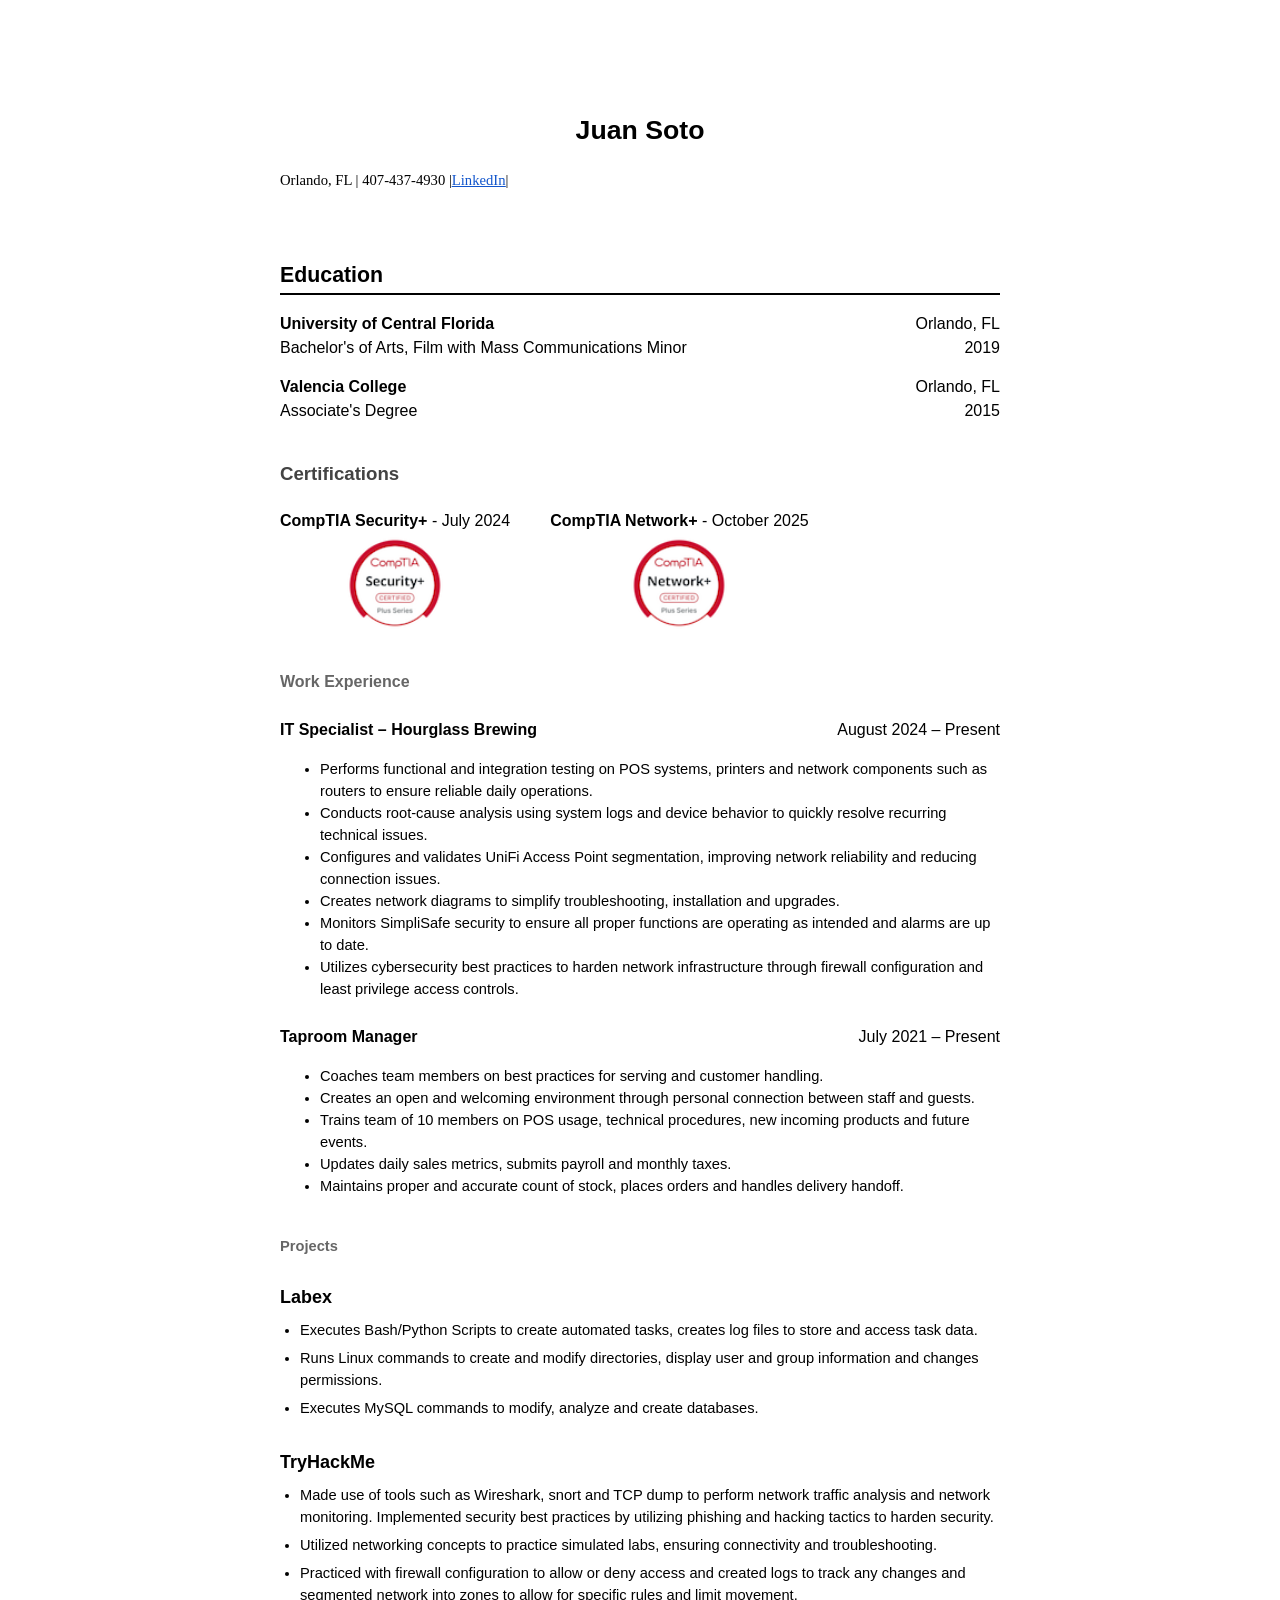
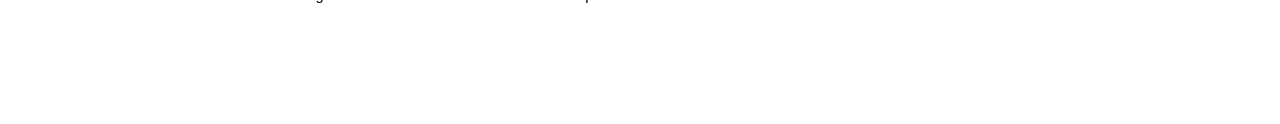
==== ResumeJuanSoto.html @ 38a5ce89 "Refactor TryHackMe section in resume HTML" ====
<html>

<head>
    <meta content="text/html; charset=UTF-8" http-equiv="content-type">
    <style type="text/css">
        ul.lst-kix_mibfbm5xgz5b-2 {
            list-style-type: none
        }

        ul.lst-kix_mibfbm5xgz5b-1 {
            list-style-type: none
        }

        ul.lst-kix_mibfbm5xgz5b-0 {
            list-style-type: none
        }

        .lst-kix_1jr0pljuqm55-1>li:before {
            content: "\0025cb   "
        }

        .lst-kix_1jr0pljuqm55-2>li:before {
            content: "\0025a0   "
        }

        ul.lst-kix_1jr0pljuqm55-7 {
            list-style-type: none
        }

        ul.lst-kix_1jr0pljuqm55-8 {
            list-style-type: none
        }

        ul.lst-kix_mibfbm5xgz5b-6 {
            list-style-type: none
        }

        ul.lst-kix_mibfbm5xgz5b-5 {
            list-style-type: none
        }

        ul.lst-kix_mibfbm5xgz5b-4 {
            list-style-type: none
        }

        ul.lst-kix_mibfbm5xgz5b-3 {
            list-style-type: none
        }

        .lst-kix_1jr0pljuqm55-0>li:before {
            content: "\0025cf   "
        }

        ul.lst-kix_mibfbm5xgz5b-8 {
            list-style-type: none
        }

        ul.lst-kix_mibfbm5xgz5b-7 {
            list-style-type: none
        }

        ul.lst-kix_1sw2zcs94ngd-8 {
            list-style-type: none
        }

        ul.lst-kix_1sw2zcs94ngd-6 {
            list-style-type: none
        }

        ul.lst-kix_1sw2zcs94ngd-7 {
            list-style-type: none
        }

        ul.lst-kix_1sw2zcs94ngd-0 {
            list-style-type: none
        }

        .lst-kix_1jr0pljuqm55-5>li:before {
            content: "\0025a0   "
        }

        ul.lst-kix_1sw2zcs94ngd-1 {
            list-style-type: none
        }

        .lst-kix_1sw2zcs94ngd-1>li:before {
            content: "\0025cb   "
        }

        ul.lst-kix_1sw2zcs94ngd-4 {
            list-style-type: none
        }

        .lst-kix_1jr0pljuqm55-3>li:before {
            content: "\0025cf   "
        }

        .lst-kix_1jr0pljuqm55-4>li:before {
            content: "\0025cb   "
        }

        ul.lst-kix_1sw2zcs94ngd-5 {
            list-style-type: none
        }

        ul.lst-kix_1sw2zcs94ngd-2 {
            list-style-type: none
        }

        .lst-kix_1sw2zcs94ngd-0>li:before {
            content: "\0025cf   "
        }

        ul.lst-kix_1sw2zcs94ngd-3 {
            list-style-type: none
        }

        .lst-kix_1jr0pljuqm55-6>li:before {
            content: "\0025cf   "
        }

        .lst-kix_1jr0pljuqm55-7>li:before {
            content: "\0025cb   "
        }

        .lst-kix_1jr0pljuqm55-8>li:before {
            content: "\0025a0   "
        }

        .lst-kix_mibfbm5xgz5b-2>li:before {
            content: "\0025a0   "
        }

        .lst-kix_vdgwirxh4ch1-4>li:before {
            content: "\0025cb   "
        }

        .lst-kix_vdgwirxh4ch1-5>li:before {
            content: "\0025a0   "
        }

        .lst-kix_mibfbm5xgz5b-1>li:before {
            content: "\0025cb   "
        }

        .lst-kix_mibfbm5xgz5b-3>li:before {
            content: "\0025cf   "
        }

        .lst-kix_mibfbm5xgz5b-0>li:before {
            content: "\0025cf   "
        }

        .lst-kix_mibfbm5xgz5b-4>li:before {
            content: "\0025cb   "
        }

        .lst-kix_mibfbm5xgz5b-6>li:before {
            content: "\0025cf   "
        }

        .lst-kix_vdgwirxh4ch1-0>li:before {
            content: "\0025cf   "
        }

        .lst-kix_vdgwirxh4ch1-8>li:before {
            content: "\0025a0   "
        }

        .lst-kix_mibfbm5xgz5b-5>li:before {
            content: "\0025a0   "
        }

        .lst-kix_mibfbm5xgz5b-7>li:before {
            content: "\0025cb   "
        }

        .lst-kix_1sw2zcs94ngd-7>li:before {
            content: "\0025cb   "
        }

        .lst-kix_vdgwirxh4ch1-6>li:before {
            content: "\0025cf   "
        }

        .lst-kix_vdgwirxh4ch1-7>li:before {
            content: "\0025cb   "
        }

        .lst-kix_1sw2zcs94ngd-8>li:before {
            content: "\0025a0   "
        }

        .lst-kix_1sw2zcs94ngd-3>li:before {
            content: "\0025cf   "
        }

        .lst-kix_1sw2zcs94ngd-5>li:before {
            content: "\0025a0   "
        }

        .lst-kix_mibfbm5xgz5b-8>li:before {
            content: "\0025a0   "
        }

        .lst-kix_1sw2zcs94ngd-2>li:before {
            content: "\0025a0   "
        }

        .lst-kix_1sw2zcs94ngd-6>li:before {
            content: "\0025cf   "
        }

        .lst-kix_1sw2zcs94ngd-4>li:before {
            content: "\0025cb   "
        }

        ul.lst-kix_1jr0pljuqm55-3 {
            list-style-type: none
        }

        ul.lst-kix_1jr0pljuqm55-4 {
            list-style-type: none
        }

        ul.lst-kix_vdgwirxh4ch1-8 {
            list-style-type: none
        }

        ul.lst-kix_1jr0pljuqm55-5 {
            list-style-type: none
        }

        ul.lst-kix_vdgwirxh4ch1-7 {
            list-style-type: none
        }

        ul.lst-kix_1jr0pljuqm55-6 {
            list-style-type: none
        }

        ul.lst-kix_vdgwirxh4ch1-6 {
            list-style-type: none
        }

        ul.lst-kix_vdgwirxh4ch1-5 {
            list-style-type: none
        }

        ul.lst-kix_1jr0pljuqm55-0 {
            list-style-type: none
        }

        ul.lst-kix_vdgwirxh4ch1-4 {
            list-style-type: none
        }

        li.li-bullet-0:before {
            margin-left: -18pt;
            white-space: nowrap;
            display: inline-block;
            min-width: 18pt
        }

        ul.lst-kix_1jr0pljuqm55-1 {
            list-style-type: none
        }

        ul.lst-kix_vdgwirxh4ch1-3 {
            list-style-type: none
        }

        ul.lst-kix_1jr0pljuqm55-2 {
            list-style-type: none
        }

        ul.lst-kix_vdgwirxh4ch1-2 {
            list-style-type: none
        }

        ul.lst-kix_vdgwirxh4ch1-1 {
            list-style-type: none
        }

        ul.lst-kix_vdgwirxh4ch1-0 {
            list-style-type: none
        }

        .lst-kix_vdgwirxh4ch1-1>li:before {
            content: "\0025cb   "
        }

        .lst-kix_vdgwirxh4ch1-2>li:before {
            content: "\0025a0   "
        }

        .lst-kix_vdgwirxh4ch1-3>li:before {
            content: "\0025cf   "
        }

        ol {
            margin: 0;
            padding: 0
        }

        table td,
        table th {
            padding: 0
        }

        .c1 {
            margin-left: 36pt;
            padding-top: 0pt;
            padding-left: 0pt;
            padding-bottom: 0pt;
            line-height: 1.25;
            orphans: 2;
            widows: 2;
            text-align: left
        }

        .c0 {
            color: #000000;
            font-weight: 400;
            text-decoration: none;
            vertical-align: baseline;
            font-size: 11pt;
            font-family: "Times New Roman";
            font-style: normal
        }

        .c3 {
            color: #000000;
            font-weight: 400;
            text-decoration: none;
            vertical-align: baseline;
            font-size: 10pt;
            font-family: "Times New Roman";
            font-style: normal
        }

        .c4 {
            padding-top: 0pt;
            padding-bottom: 0pt;
            line-height: 1.25;
            orphans: 2;
            widows: 2;
            text-align: center;
            height: 11pt
        }

        .c2 {
            padding-top: 0pt;
            padding-bottom: 0pt;
            line-height: 1.25;
            orphans: 2;
            widows: 2;
            text-align: left
        }

        .c11 {
            text-decoration-skip-ink: none;
            font-family: "Times New Roman";
            -webkit-text-decoration-skip: none;
            color: #1155cc;
            font-weight: 400;
            text-decoration: underline
        }

        .c8 {
            color: #000000;
            text-decoration: none;
            vertical-align: baseline;
            font-style: normal
        }

        .c16 {
            background-color: #ffffff;
            max-width: 540pt;
            padding: 36pt 36pt 36pt 36pt
        }

        .c14 {
            font-weight: 700;
            font-size: 11pt;
            font-family: "Times New Roman"
        }

        .c13 {
            font-weight: 700;
            font-size: 20pt;
            font-family: "Times New Roman"
        }

        .c5 {
            font-size: 10pt;
            font-weight: 700;
            font-family: "Times New Roman"
        }

        .c6 {
            padding: 0;
            margin: 0
        }

        .c10 {
            color: inherit;
            text-decoration: inherit
        }

        .c12 {
            font-weight: 400;
            font-family: "Times New Roman"
        }

        .c7 {
            height: 11pt
        }

        .c9 {
            margin-left: 36pt
        }

        .c15 {
            font-size: 10pt
        }

        .title {
            padding-top: 0pt;
            color: #000000;
            font-size: 26pt;
            padding-bottom: 3pt;
            font-family: "Arial";
            line-height: 1.15;
            page-break-after: avoid;
            orphans: 2;
            widows: 2;
            text-align: left
        }

        .subtitle {
            padding-top: 0pt;
            color: #666666;
            font-size: 15pt;
            padding-bottom: 16pt;
            font-family: "Arial";
            line-height: 1.15;
            page-break-after: avoid;
            orphans: 2;
            widows: 2;
            text-align: left
        }

        li {
            color: #000000;
            font-size: 11pt;
            font-family: "Arial"
        }

        p {
            margin: 0;
            color: #000000;
            font-size: 11pt;
            font-family: "Arial"
        }

        h1 {
            padding-top: 20pt;
            color: #000000;
            font-size: 20pt;
            padding-bottom: 6pt;
            font-family: "Arial";
            line-height: 1.15;
            page-break-after: avoid;
            orphans: 2;
            widows: 2;
            text-align: left
        }

        h2 {
            padding-top: 18pt;
            color: #000000;
            font-size: 16pt;
            padding-bottom: 6pt;
            font-family: "Arial";
            line-height: 1.15;
            page-break-after: avoid;
            orphans: 2;
            widows: 2;
            text-align: left
        }

        h3 {
            padding-top: 16pt;
            color: #434343;
            font-size: 14pt;
            padding-bottom: 4pt;
            font-family: "Arial";
            line-height: 1.15;
            page-break-after: avoid;
            orphans: 2;
            widows: 2;
            text-align: left
        }

        h4 {
            padding-top: 14pt;
            color: #666666;
            font-size: 12pt;
            padding-bottom: 4pt;
            font-family: "Arial";
            line-height: 1.15;
            page-break-after: avoid;
            orphans: 2;
            widows: 2;
            text-align: left
        }

        h5 {
            padding-top: 12pt;
            color: #666666;
            font-size: 11pt;
            padding-bottom: 4pt;
            font-family: "Arial";
            line-height: 1.15;
            page-break-after: avoid;
            orphans: 2;
            widows: 2;
            text-align: left
        }

        h6 {
            padding-top: 12pt;
            color: #666666;
            font-size: 11pt;
            padding-bottom: 4pt;
            font-family: "Arial";
            line-height: 1.15;
            page-break-after: avoid;
            font-style: italic;
            orphans: 2;
            widows: 2;
            text-align: left
        }
    </style>
    <link rel="stylesheet" href="css/style.css">
</head>

<body class="c16 doc-content">
    <h1>Juan Soto</h1>
    <p class="c2"><span class="c12">Orlando, FL | 407-437-4930 |</span><span class="c11"><a class="c10"
                href="https://www.google.com/url?q=http://www.linkedin.com/in/juan-soto-soto&amp;sa=D&amp;source=editors&amp;ust=1769880934521731&amp;usg=AOvVaw3lty7ZWAIF9sIRSvPiVGbg">LinkedIn</a></span><span
            class="c0">|</span></p>
    <p class="c4"><span class="c0"></span></p>
<h2>Education</h2>
   <div class="education-item">
       <div class="edu-left">
           <strong>University of Central Florida</strong><br>
           Bachelor's of Arts, Film with Mass Communications Minor
       </div>
       <div class="edu-right">
           Orlando, FL<br>
           2019
       </div>
   </div>
   <div class="education-item">
       <div class="edu-left">
           <strong>Valencia College</strong><br>
           Associate's Degree
       </div>
       <div class="edu-right">
           Orlando, FL<br>
           2015
       </div>
   </div>
    <h3>Certifications</h3>
    <div class="certifications">
      <div class="cert">
          <strong>CompTIA Security+</strong> - July 2024<br>
          <img src="assets/security.png" alt="CompTIA Secuirty+ Badge" width="100">
      </div>
      <div class="cert">
            <strong>CompTIA Network+</strong> - October 2025<br>
            <img src="assets/network.png" alt="CompTIA Network+ Badge" width="100">
        </div>
    </div>
    <h4>Work Experience</h4>
    <div class="work-item">
    <div class="work-header">
        <div class="job-left">
            <strong>IT Specialist – Hourglass Brewing</strong>
        </div>
        <div class="job-right">
            August 2024 – Present
        </div>
    </div>
    <ul>
        <li>Performs functional and integration testing on POS systems, printers and network components such as routers to ensure reliable daily operations.</li>
        <li>Conducts root-cause analysis using system logs and device behavior to quickly resolve recurring technical issues.</li>
        <li>Configures and validates UniFi Access Point segmentation, improving network reliability and reducing connection issues.</li>
        <li>Creates network diagrams to simplify troubleshooting, installation and upgrades.</li>
        <li>Monitors SimpliSafe security to ensure all proper functions are operating as intended and alarms are up to date.</li>
        <li>Utilizes cybersecurity best practices to harden network infrastructure through firewall configuration and least privilege access controls.</li>
    </ul>
</div>
    <div class="work-item">
       <div class="work-header">
        <div class="job-left">
            <strong>Taproom Manager</strong>
        </div>
        <div class="job-right">
            July 2021 – Present
        </div>
    </div>
        <ul>
        <li>Coaches team members on best practices for serving and customer handling.</li>
        <li>Creates an open and welcoming environment through personal connection between staff and guests.</li>
        <li>Trains team of 10 members on POS usage, technical procedures, new incoming products and future events.</li>
        <li>Updates daily sales metrics, submits payroll and monthly taxes.</li>
        <li>Maintains proper and accurate count of stock, places orders and handles delivery handoff.</li>
       </ul>
    </div>
    <h5>Projects</h5>
    <div class="project-item">
        <div class="project-header">
            <strong>Labex</strong>
        </div>
        <ul>
        <li>Executes Bash/Python Scripts to create automated tasks, creates log files to store and access task data.</li>
        <li>Runs Linux commands to create and modify directories, display user and group information and changes permissions.</li>
        <li>Executes MySQL commands to modify, analyze and create databases.</li>
       </ul>
    </div>
    
    <div class="project-item">
        <div class="project-header">
            <strong>TryHackMe</strong>
        </div>
        <ul>
        <li>Made use of tools such as Wireshark, snort and TCP dump to perform network traffic analysis and network monitoring. Implemented security best practices by utilizing phishing and hacking tactics to harden security.</li>
        <li>Utilized networking concepts to practice simulated labs, ensuring connectivity and troubleshooting.</li>
        <li>Practiced with firewall configuration to allow or deny access and created logs to track any changes and segmented network into zones to allow for specific rules and limit movement.</li>
       </ul>
    </div>
</body>

</html>
---- css/style.css ----
body {
  font-family: Arial, sans-serif;
  margin: 40px auto;
  max-width: 800px;
  line-height: 1.5;
}
h1 {
  text-align: center;
}
h2 {
  border-bottom: 2px solid black;
  padding-bottom: 5px;
  margin-top: 30px;
}
p {
  margin: 5px 0;
}
.cert-badges img {
  margin-top: 5px;
}
.resume-link {
  display: block;
  margin-bottom: 15px;
}
.certifications {
  display: flex;
  gap: 40px;
  flex-wrap: wrap;
}
.cert {
  text-align: center;
}
.education-item {
  display: flex;
  justify-content: space-between;
  margin-bottom: 15px;
}
.edu-left {
  text-align: left;
}
.edu-right {
  text-align: right;
}
.work-item {
  margin-bottom: 25px;
}
.work-header {
  display: flex;
  justify-content: space-between;
  margin-bottom: 5px;
}
.job-left {
  text-align: left;
}
.job-right {
  text-align: right;
}
.project-item {
  margin-bottom: 30px;
}
.project-header {
  font-size: 18px;
  margin-bottom: 8px;
}
.project-item strong {
  font-weight: 600;
}
.project-item ul {
  padding-left: 20px;
  margin-top: 5px;
}
.project-item li {
  margin-bottom: 6px;
  line-height: 1.5;
}
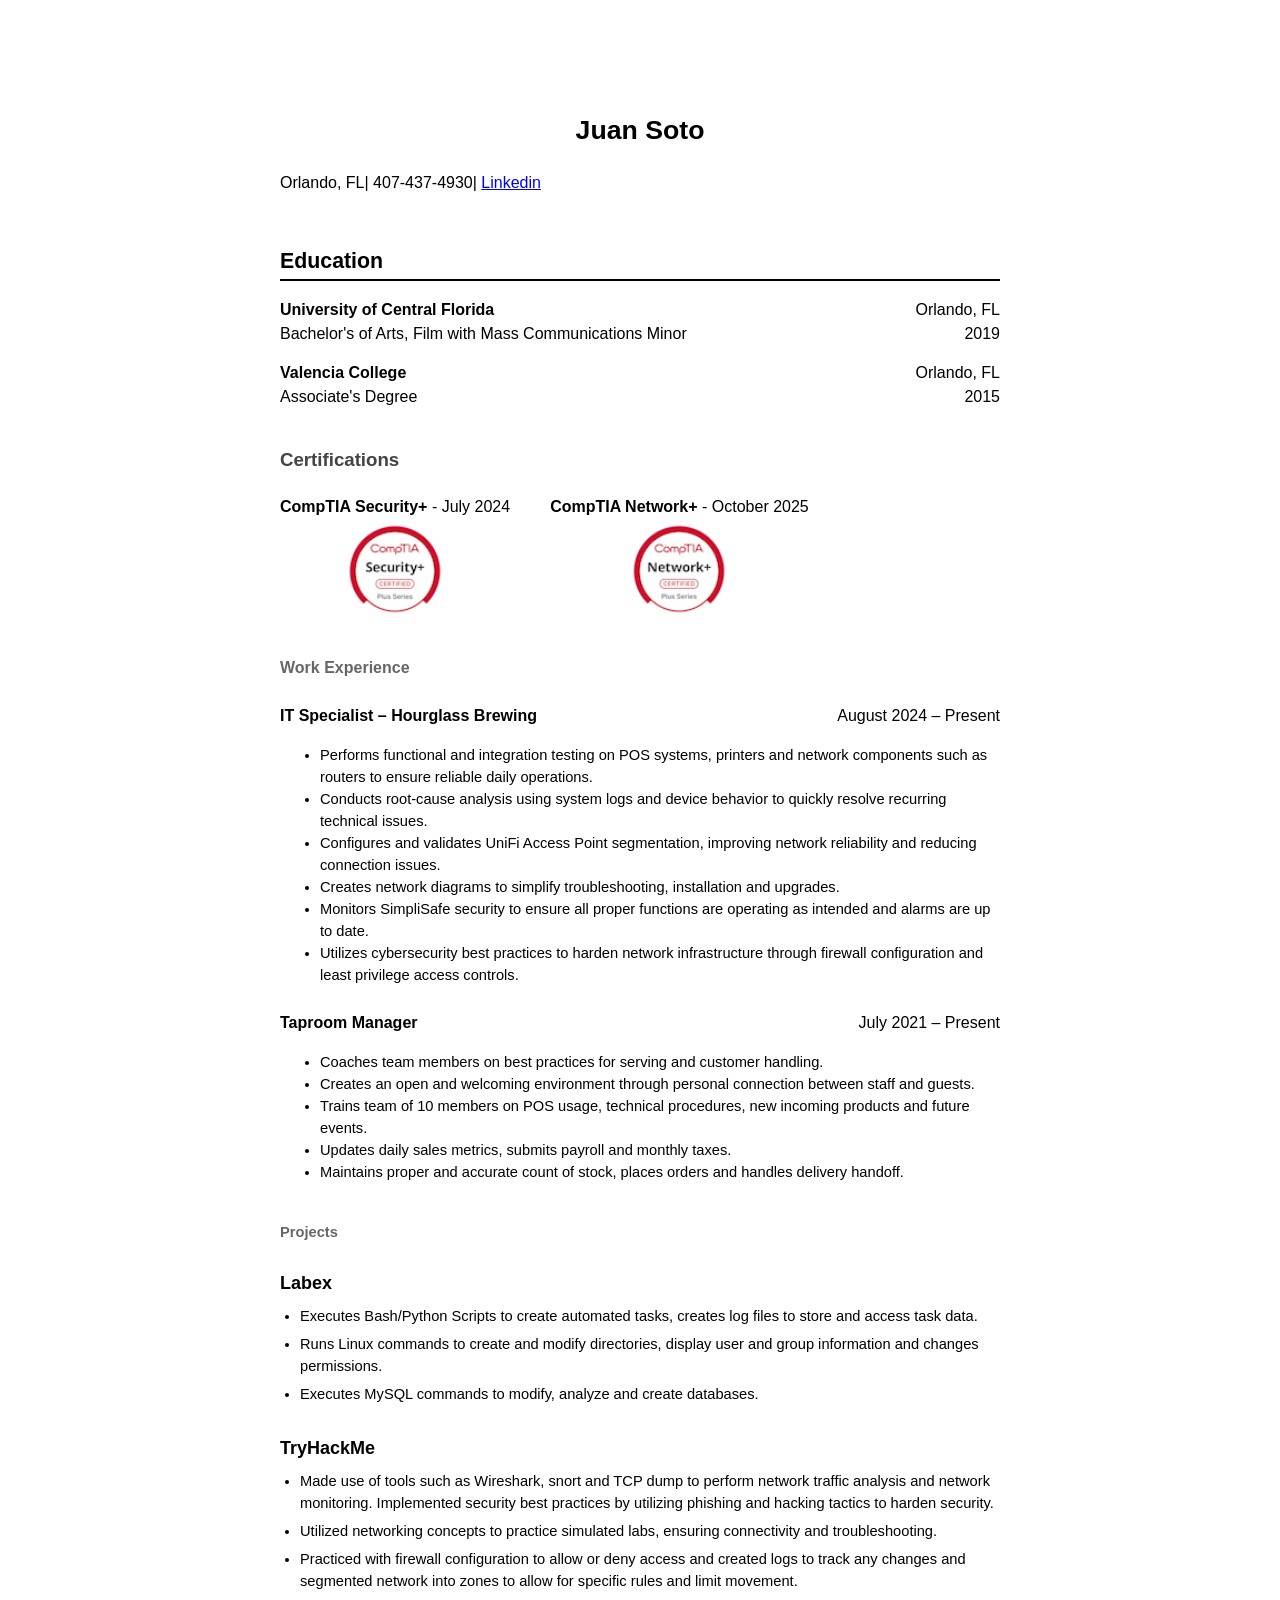
==== commit 7d546236: "Update contact information format in resume" ====
--- a/ResumeJuanSoto.html
+++ b/ResumeJuanSoto.html
@@ -548,10 +548,13 @@
 
 <body class="c16 doc-content">
     <h1>Juan Soto</h1>
-    <p class="c2"><span class="c12">Orlando, FL | 407-437-4930 |</span><span class="c11"><a class="c10"
-                href="https://www.google.com/url?q=http://www.linkedin.com/in/juan-soto-soto&amp;sa=D&amp;source=editors&amp;ust=1769880934521731&amp;usg=AOvVaw3lty7ZWAIF9sIRSvPiVGbg">LinkedIn</a></span><span
-            class="c0">|</span></p>
-    <p class="c4"><span class="c0"></span></p>
+    <div class="contact-info">
+        Orlando, FL|
+        407-437-4930|
+        <a href="https://www.linkedin.com/in/juan-soto-soto" target="_blank">
+            Linkedin
+        </a>
+    </div>
 <h2>Education</h2>
    <div class="education-item">
        <div class="edu-left">
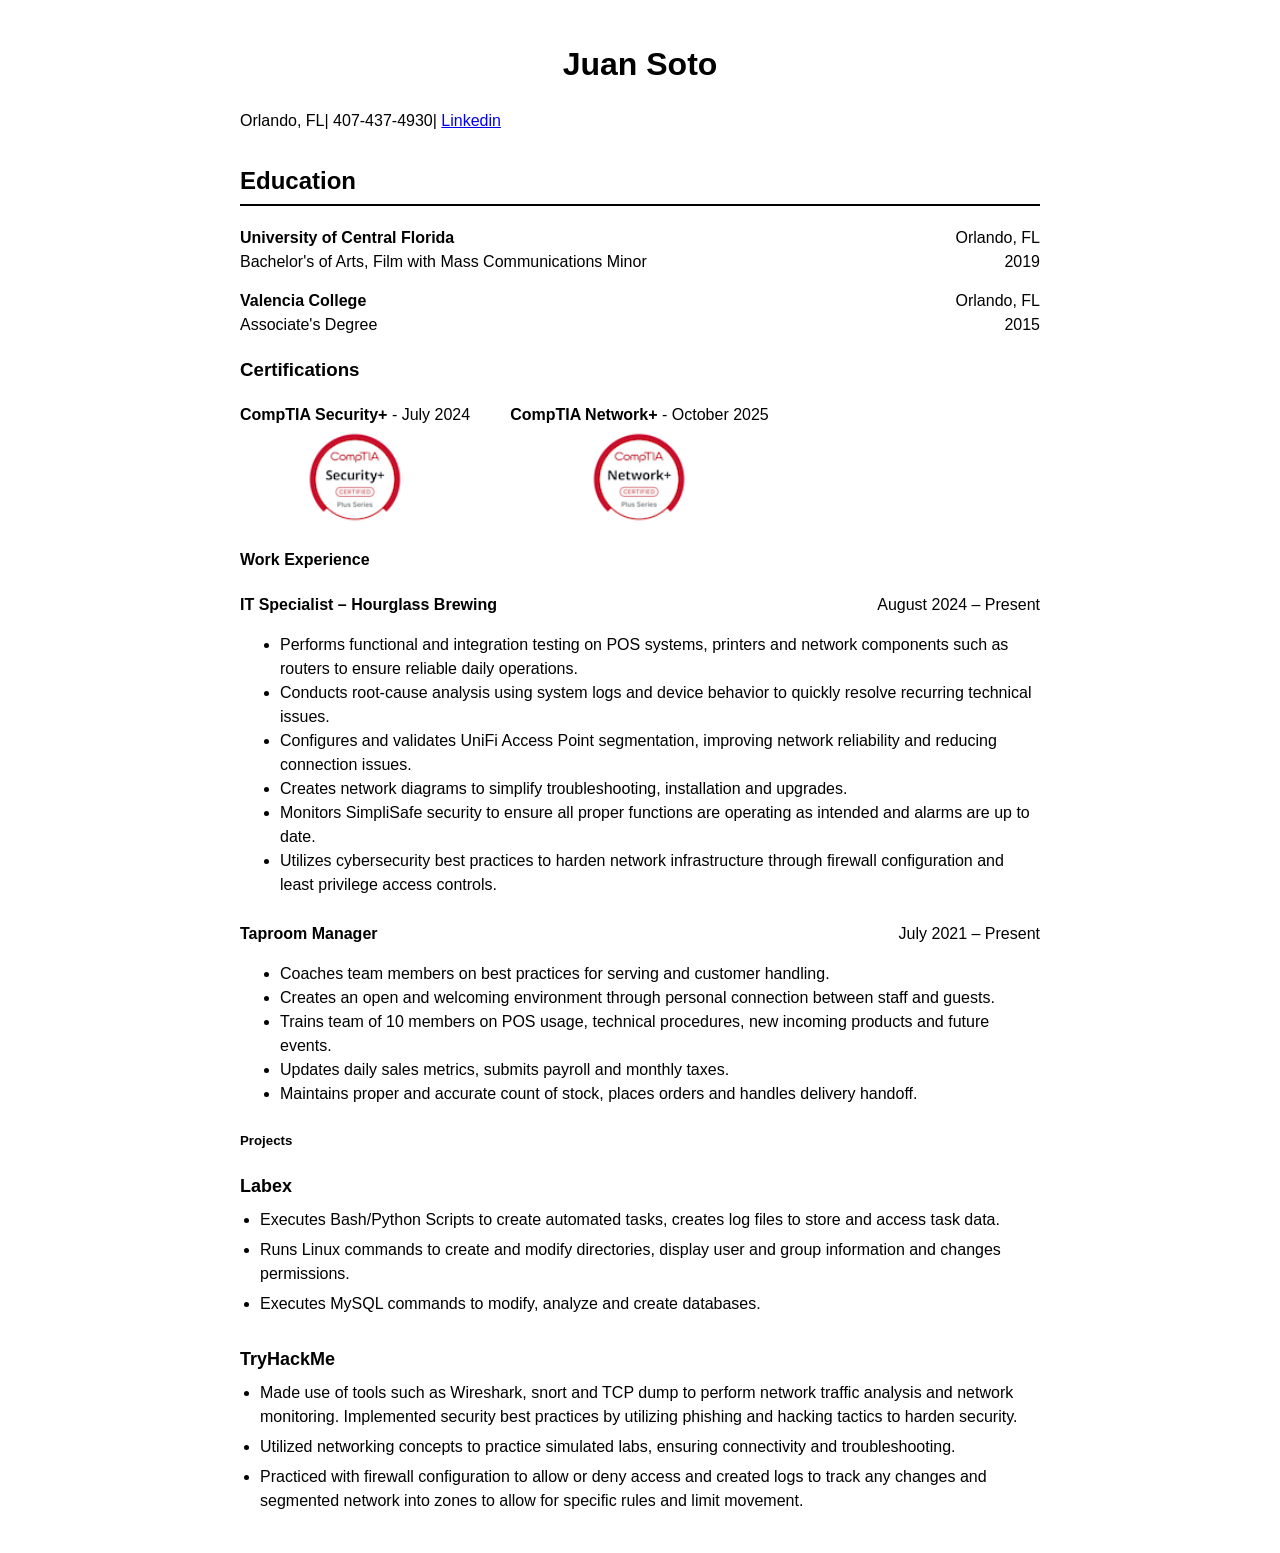
==== commit 40ff8e83: "Remove inline CSS styles from ResumeJuanSoto.html Removed extensive inline CSS styles from the resum" ====
--- a/ResumeJuanSoto.html
+++ b/ResumeJuanSoto.html
@@ -2,547 +2,6 @@
 
 <head>
     <meta content="text/html; charset=UTF-8" http-equiv="content-type">
-    <style type="text/css">
-        ul.lst-kix_mibfbm5xgz5b-2 {
-            list-style-type: none
-        }
-
-        ul.lst-kix_mibfbm5xgz5b-1 {
-            list-style-type: none
-        }
-
-        ul.lst-kix_mibfbm5xgz5b-0 {
-            list-style-type: none
-        }
-
-        .lst-kix_1jr0pljuqm55-1>li:before {
-            content: "\0025cb   "
-        }
-
-        .lst-kix_1jr0pljuqm55-2>li:before {
-            content: "\0025a0   "
-        }
-
-        ul.lst-kix_1jr0pljuqm55-7 {
-            list-style-type: none
-        }
-
-        ul.lst-kix_1jr0pljuqm55-8 {
-            list-style-type: none
-        }
-
-        ul.lst-kix_mibfbm5xgz5b-6 {
-            list-style-type: none
-        }
-
-        ul.lst-kix_mibfbm5xgz5b-5 {
-            list-style-type: none
-        }
-
-        ul.lst-kix_mibfbm5xgz5b-4 {
-            list-style-type: none
-        }
-
-        ul.lst-kix_mibfbm5xgz5b-3 {
-            list-style-type: none
-        }
-
-        .lst-kix_1jr0pljuqm55-0>li:before {
-            content: "\0025cf   "
-        }
-
-        ul.lst-kix_mibfbm5xgz5b-8 {
-            list-style-type: none
-        }
-
-        ul.lst-kix_mibfbm5xgz5b-7 {
-            list-style-type: none
-        }
-
-        ul.lst-kix_1sw2zcs94ngd-8 {
-            list-style-type: none
-        }
-
-        ul.lst-kix_1sw2zcs94ngd-6 {
-            list-style-type: none
-        }
-
-        ul.lst-kix_1sw2zcs94ngd-7 {
-            list-style-type: none
-        }
-
-        ul.lst-kix_1sw2zcs94ngd-0 {
-            list-style-type: none
-        }
-
-        .lst-kix_1jr0pljuqm55-5>li:before {
-            content: "\0025a0   "
-        }
-
-        ul.lst-kix_1sw2zcs94ngd-1 {
-            list-style-type: none
-        }
-
-        .lst-kix_1sw2zcs94ngd-1>li:before {
-            content: "\0025cb   "
-        }
-
-        ul.lst-kix_1sw2zcs94ngd-4 {
-            list-style-type: none
-        }
-
-        .lst-kix_1jr0pljuqm55-3>li:before {
-            content: "\0025cf   "
-        }
-
-        .lst-kix_1jr0pljuqm55-4>li:before {
-            content: "\0025cb   "
-        }
-
-        ul.lst-kix_1sw2zcs94ngd-5 {
-            list-style-type: none
-        }
-
-        ul.lst-kix_1sw2zcs94ngd-2 {
-            list-style-type: none
-        }
-
-        .lst-kix_1sw2zcs94ngd-0>li:before {
-            content: "\0025cf   "
-        }
-
-        ul.lst-kix_1sw2zcs94ngd-3 {
-            list-style-type: none
-        }
-
-        .lst-kix_1jr0pljuqm55-6>li:before {
-            content: "\0025cf   "
-        }
-
-        .lst-kix_1jr0pljuqm55-7>li:before {
-            content: "\0025cb   "
-        }
-
-        .lst-kix_1jr0pljuqm55-8>li:before {
-            content: "\0025a0   "
-        }
-
-        .lst-kix_mibfbm5xgz5b-2>li:before {
-            content: "\0025a0   "
-        }
-
-        .lst-kix_vdgwirxh4ch1-4>li:before {
-            content: "\0025cb   "
-        }
-
-        .lst-kix_vdgwirxh4ch1-5>li:before {
-            content: "\0025a0   "
-        }
-
-        .lst-kix_mibfbm5xgz5b-1>li:before {
-            content: "\0025cb   "
-        }
-
-        .lst-kix_mibfbm5xgz5b-3>li:before {
-            content: "\0025cf   "
-        }
-
-        .lst-kix_mibfbm5xgz5b-0>li:before {
-            content: "\0025cf   "
-        }
-
-        .lst-kix_mibfbm5xgz5b-4>li:before {
-            content: "\0025cb   "
-        }
-
-        .lst-kix_mibfbm5xgz5b-6>li:before {
-            content: "\0025cf   "
-        }
-
-        .lst-kix_vdgwirxh4ch1-0>li:before {
-            content: "\0025cf   "
-        }
-
-        .lst-kix_vdgwirxh4ch1-8>li:before {
-            content: "\0025a0   "
-        }
-
-        .lst-kix_mibfbm5xgz5b-5>li:before {
-            content: "\0025a0   "
-        }
-
-        .lst-kix_mibfbm5xgz5b-7>li:before {
-            content: "\0025cb   "
-        }
-
-        .lst-kix_1sw2zcs94ngd-7>li:before {
-            content: "\0025cb   "
-        }
-
-        .lst-kix_vdgwirxh4ch1-6>li:before {
-            content: "\0025cf   "
-        }
-
-        .lst-kix_vdgwirxh4ch1-7>li:before {
-            content: "\0025cb   "
-        }
-
-        .lst-kix_1sw2zcs94ngd-8>li:before {
-            content: "\0025a0   "
-        }
-
-        .lst-kix_1sw2zcs94ngd-3>li:before {
-            content: "\0025cf   "
-        }
-
-        .lst-kix_1sw2zcs94ngd-5>li:before {
-            content: "\0025a0   "
-        }
-
-        .lst-kix_mibfbm5xgz5b-8>li:before {
-            content: "\0025a0   "
-        }
-
-        .lst-kix_1sw2zcs94ngd-2>li:before {
-            content: "\0025a0   "
-        }
-
-        .lst-kix_1sw2zcs94ngd-6>li:before {
-            content: "\0025cf   "
-        }
-
-        .lst-kix_1sw2zcs94ngd-4>li:before {
-            content: "\0025cb   "
-        }
-
-        ul.lst-kix_1jr0pljuqm55-3 {
-            list-style-type: none
-        }
-
-        ul.lst-kix_1jr0pljuqm55-4 {
-            list-style-type: none
-        }
-
-        ul.lst-kix_vdgwirxh4ch1-8 {
-            list-style-type: none
-        }
-
-        ul.lst-kix_1jr0pljuqm55-5 {
-            list-style-type: none
-        }
-
-        ul.lst-kix_vdgwirxh4ch1-7 {
-            list-style-type: none
-        }
-
-        ul.lst-kix_1jr0pljuqm55-6 {
-            list-style-type: none
-        }
-
-        ul.lst-kix_vdgwirxh4ch1-6 {
-            list-style-type: none
-        }
-
-        ul.lst-kix_vdgwirxh4ch1-5 {
-            list-style-type: none
-        }
-
-        ul.lst-kix_1jr0pljuqm55-0 {
-            list-style-type: none
-        }
-
-        ul.lst-kix_vdgwirxh4ch1-4 {
-            list-style-type: none
-        }
-
-        li.li-bullet-0:before {
-            margin-left: -18pt;
-            white-space: nowrap;
-            display: inline-block;
-            min-width: 18pt
-        }
-
-        ul.lst-kix_1jr0pljuqm55-1 {
-            list-style-type: none
-        }
-
-        ul.lst-kix_vdgwirxh4ch1-3 {
-            list-style-type: none
-        }
-
-        ul.lst-kix_1jr0pljuqm55-2 {
-            list-style-type: none
-        }
-
-        ul.lst-kix_vdgwirxh4ch1-2 {
-            list-style-type: none
-        }
-
-        ul.lst-kix_vdgwirxh4ch1-1 {
-            list-style-type: none
-        }
-
-        ul.lst-kix_vdgwirxh4ch1-0 {
-            list-style-type: none
-        }
-
-        .lst-kix_vdgwirxh4ch1-1>li:before {
-            content: "\0025cb   "
-        }
-
-        .lst-kix_vdgwirxh4ch1-2>li:before {
-            content: "\0025a0   "
-        }
-
-        .lst-kix_vdgwirxh4ch1-3>li:before {
-            content: "\0025cf   "
-        }
-
-        ol {
-            margin: 0;
-            padding: 0
-        }
-
-        table td,
-        table th {
-            padding: 0
-        }
-
-        .c1 {
-            margin-left: 36pt;
-            padding-top: 0pt;
-            padding-left: 0pt;
-            padding-bottom: 0pt;
-            line-height: 1.25;
-            orphans: 2;
-            widows: 2;
-            text-align: left
-        }
-
-        .c0 {
-            color: #000000;
-            font-weight: 400;
-            text-decoration: none;
-            vertical-align: baseline;
-            font-size: 11pt;
-            font-family: "Times New Roman";
-            font-style: normal
-        }
-
-        .c3 {
-            color: #000000;
-            font-weight: 400;
-            text-decoration: none;
-            vertical-align: baseline;
-            font-size: 10pt;
-            font-family: "Times New Roman";
-            font-style: normal
-        }
-
-        .c4 {
-            padding-top: 0pt;
-            padding-bottom: 0pt;
-            line-height: 1.25;
-            orphans: 2;
-            widows: 2;
-            text-align: center;
-            height: 11pt
-        }
-
-        .c2 {
-            padding-top: 0pt;
-            padding-bottom: 0pt;
-            line-height: 1.25;
-            orphans: 2;
-            widows: 2;
-            text-align: left
-        }
-
-        .c11 {
-            text-decoration-skip-ink: none;
-            font-family: "Times New Roman";
-            -webkit-text-decoration-skip: none;
-            color: #1155cc;
-            font-weight: 400;
-            text-decoration: underline
-        }
-
-        .c8 {
-            color: #000000;
-            text-decoration: none;
-            vertical-align: baseline;
-            font-style: normal
-        }
-
-        .c16 {
-            background-color: #ffffff;
-            max-width: 540pt;
-            padding: 36pt 36pt 36pt 36pt
-        }
-
-        .c14 {
-            font-weight: 700;
-            font-size: 11pt;
-            font-family: "Times New Roman"
-        }
-
-        .c13 {
-            font-weight: 700;
-            font-size: 20pt;
-            font-family: "Times New Roman"
-        }
-
-        .c5 {
-            font-size: 10pt;
-            font-weight: 700;
-            font-family: "Times New Roman"
-        }
-
-        .c6 {
-            padding: 0;
-            margin: 0
-        }
-
-        .c10 {
-            color: inherit;
-            text-decoration: inherit
-        }
-
-        .c12 {
-            font-weight: 400;
-            font-family: "Times New Roman"
-        }
-
-        .c7 {
-            height: 11pt
-        }
-
-        .c9 {
-            margin-left: 36pt
-        }
-
-        .c15 {
-            font-size: 10pt
-        }
-
-        .title {
-            padding-top: 0pt;
-            color: #000000;
-            font-size: 26pt;
-            padding-bottom: 3pt;
-            font-family: "Arial";
-            line-height: 1.15;
-            page-break-after: avoid;
-            orphans: 2;
-            widows: 2;
-            text-align: left
-        }
-
-        .subtitle {
-            padding-top: 0pt;
-            color: #666666;
-            font-size: 15pt;
-            padding-bottom: 16pt;
-            font-family: "Arial";
-            line-height: 1.15;
-            page-break-after: avoid;
-            orphans: 2;
-            widows: 2;
-            text-align: left
-        }
-
-        li {
-            color: #000000;
-            font-size: 11pt;
-            font-family: "Arial"
-        }
-
-        p {
-            margin: 0;
-            color: #000000;
-            font-size: 11pt;
-            font-family: "Arial"
-        }
-
-        h1 {
-            padding-top: 20pt;
-            color: #000000;
-            font-size: 20pt;
-            padding-bottom: 6pt;
-            font-family: "Arial";
-            line-height: 1.15;
-            page-break-after: avoid;
-            orphans: 2;
-            widows: 2;
-            text-align: left
-        }
-
-        h2 {
-            padding-top: 18pt;
-            color: #000000;
-            font-size: 16pt;
-            padding-bottom: 6pt;
-            font-family: "Arial";
-            line-height: 1.15;
-            page-break-after: avoid;
-            orphans: 2;
-            widows: 2;
-            text-align: left
-        }
-
-        h3 {
-            padding-top: 16pt;
-            color: #434343;
-            font-size: 14pt;
-            padding-bottom: 4pt;
-            font-family: "Arial";
-            line-height: 1.15;
-            page-break-after: avoid;
-            orphans: 2;
-            widows: 2;
-            text-align: left
-        }
-
-        h4 {
-            padding-top: 14pt;
-            color: #666666;
-            font-size: 12pt;
-            padding-bottom: 4pt;
-            font-family: "Arial";
-            line-height: 1.15;
-            page-break-after: avoid;
-            orphans: 2;
-            widows: 2;
-            text-align: left
-        }
-
-        h5 {
-            padding-top: 12pt;
-            color: #666666;
-            font-size: 11pt;
-            padding-bottom: 4pt;
-            font-family: "Arial";
-            line-height: 1.15;
-            page-break-after: avoid;
-            orphans: 2;
-            widows: 2;
-            text-align: left
-        }
-
-        h6 {
-            padding-top: 12pt;
-            color: #666666;
-            font-size: 11pt;
-            padding-bottom: 4pt;
-            font-family: "Arial";
-            line-height: 1.15;
-            page-break-after: avoid;
-            font-style: italic;
-            orphans: 2;
-            widows: 2;
-            text-align: left
-        }
-    </style>
     <link rel="stylesheet" href="css/style.css">
 </head>
 
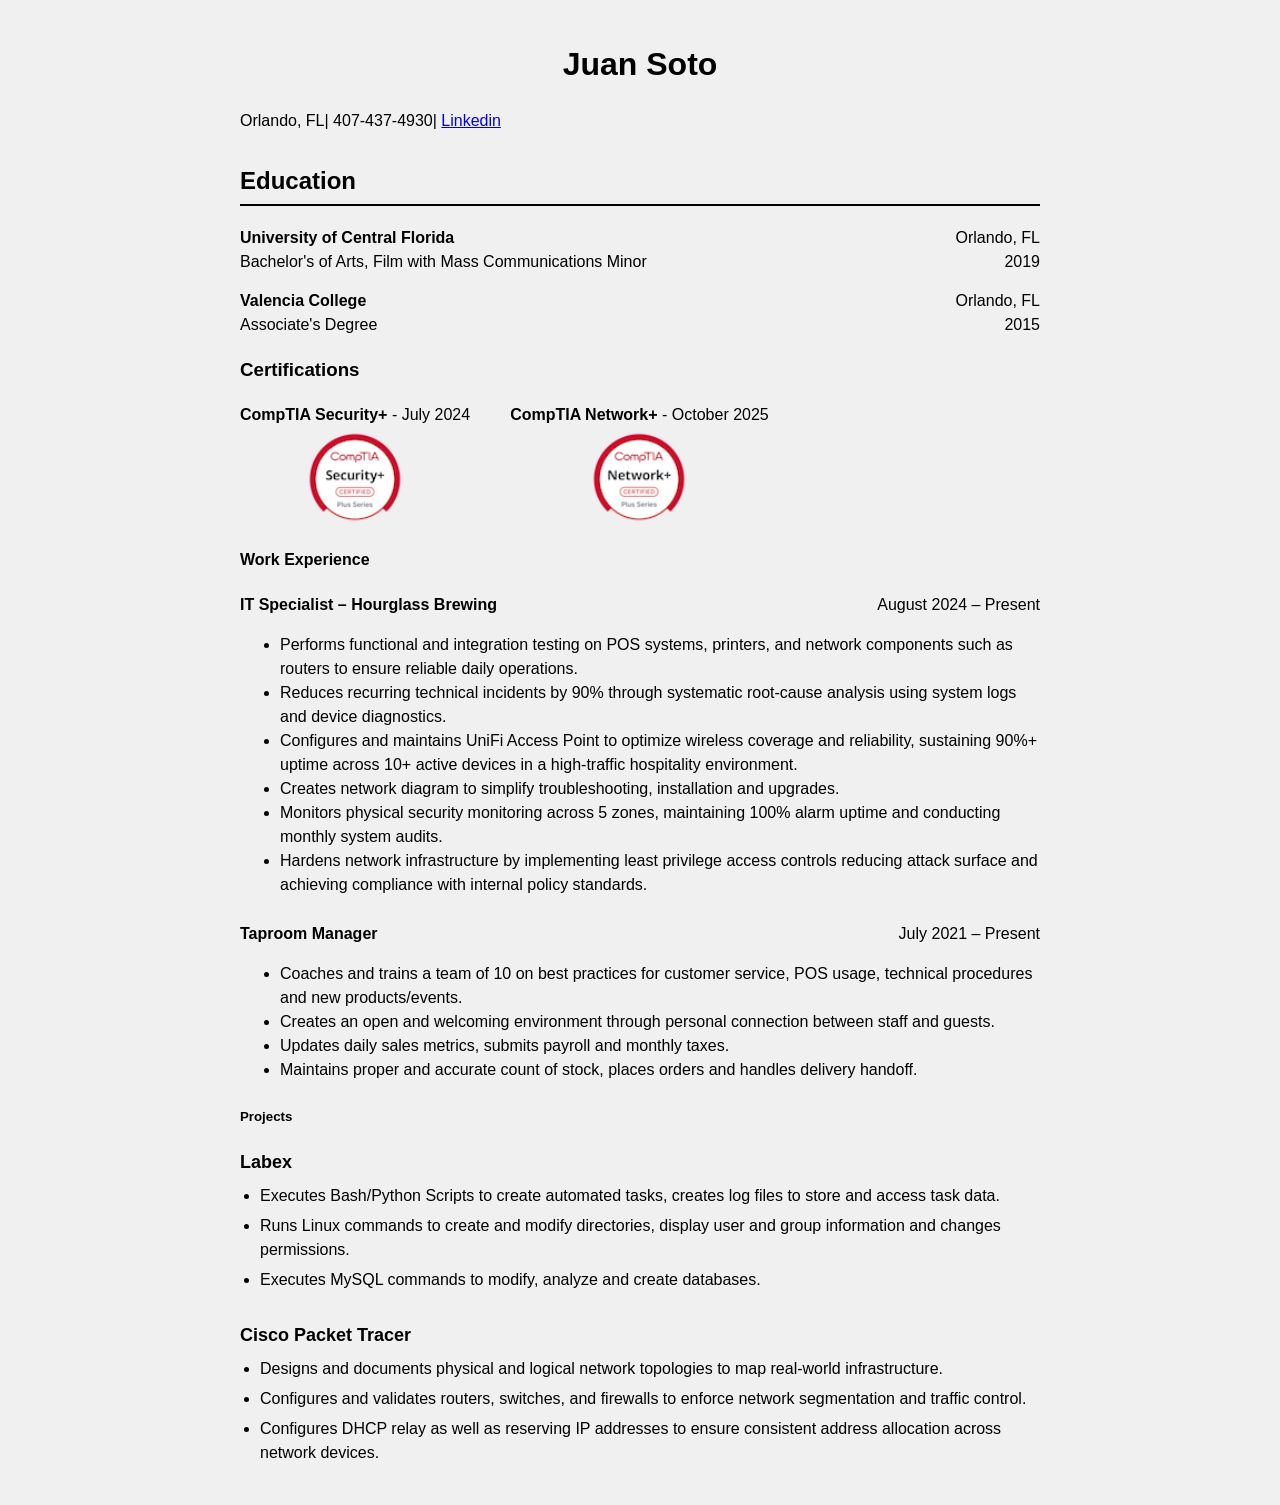
==== commit 8d4dfef4: "Update ResumeJuanSoto.html" ====
--- a/ResumeJuanSoto.html
+++ b/ResumeJuanSoto.html
@@ -57,12 +57,12 @@
         </div>
     </div>
     <ul>
-        <li>Performs functional and integration testing on POS systems, printers and network components such as routers to ensure reliable daily operations.</li>
-        <li>Conducts root-cause analysis using system logs and device behavior to quickly resolve recurring technical issues.</li>
-        <li>Configures and validates UniFi Access Point segmentation, improving network reliability and reducing connection issues.</li>
-        <li>Creates network diagrams to simplify troubleshooting, installation and upgrades.</li>
-        <li>Monitors SimpliSafe security to ensure all proper functions are operating as intended and alarms are up to date.</li>
-        <li>Utilizes cybersecurity best practices to harden network infrastructure through firewall configuration and least privilege access controls.</li>
+        <li>Performs functional and integration testing on POS systems, printers, and network components such as routers to ensure reliable daily operations.</li>
+        <li>Reduces recurring technical incidents by 90% through systematic root-cause analysis using system logs and device diagnostics.</li>
+        <li>Configures and maintains UniFi Access Point to optimize wireless coverage and reliability, sustaining 90%+ uptime across 10+ active devices in a high-traffic hospitality environment.</li>
+        <li>Creates network diagram to simplify troubleshooting, installation and upgrades.</li>
+        <li>Monitors physical security monitoring across 5 zones, maintaining 100% alarm uptime and conducting monthly system audits.</li>
+        <li>Hardens network infrastructure by implementing least privilege access controls reducing attack surface and achieving compliance with internal policy standards.</li>
     </ul>
 </div>
     <div class="work-item">
@@ -75,9 +75,8 @@
         </div>
     </div>
         <ul>
-        <li>Coaches team members on best practices for serving and customer handling.</li>
+        <li>Coaches and trains a team of 10 on best practices for customer service, POS usage, technical procedures and new products/events.</li>
         <li>Creates an open and welcoming environment through personal connection between staff and guests.</li>
-        <li>Trains team of 10 members on POS usage, technical procedures, new incoming products and future events.</li>
         <li>Updates daily sales metrics, submits payroll and monthly taxes.</li>
         <li>Maintains proper and accurate count of stock, places orders and handles delivery handoff.</li>
        </ul>
@@ -88,7 +87,7 @@
             <strong>Labex</strong>
         </div>
         <ul>
-        <li>Executes Bash/Python Scripts to create automated tasks, creates log files to store and access task data.</li>
+        <li>Executes Bash/Python Scripts to create automated tasks, creates log files to store and access task data. </li>
         <li>Runs Linux commands to create and modify directories, display user and group information and changes permissions.</li>
         <li>Executes MySQL commands to modify, analyze and create databases.</li>
        </ul>
@@ -96,12 +95,12 @@
     
     <div class="project-item">
         <div class="project-header">
-            <strong>TryHackMe</strong>
+            <strong>Cisco Packet Tracer</strong>
         </div>
         <ul>
-        <li>Made use of tools such as Wireshark, snort and TCP dump to perform network traffic analysis and network monitoring. Implemented security best practices by utilizing phishing and hacking tactics to harden security.</li>
-        <li>Utilized networking concepts to practice simulated labs, ensuring connectivity and troubleshooting.</li>
-        <li>Practiced with firewall configuration to allow or deny access and created logs to track any changes and segmented network into zones to allow for specific rules and limit movement.</li>
+        <li>Designs and documents physical and logical network topologies to map real-world infrastructure.</li>
+        <li>Configures and validates routers, switches, and firewalls to enforce network segmentation and traffic control.</li>
+        <li>Configures DHCP relay as well as reserving IP addresses to ensure consistent address allocation across network devices.</li>
        </ul>
     </div>
 </body>
--- a/css/style.css
+++ b/css/style.css
@@ -3,6 +3,7 @@
   margin: 40px auto;
   max-width: 800px;
   line-height: 1.5;
+  background-color: #f0f0f0;
 }
 h1 {
   text-align: center;
@@ -22,6 +23,28 @@
   display: block;
   margin-bottom: 15px;
 }
+.resume-section {
+  position: relative;
+}
+.resume-dropdown {
+  display: none;
+  background-color: white;
+  border: 1px solid #ddd;
+  padding: 10px;
+  margin-top: 5px;
+}
+.resume-section:hover .resume-dropdown {
+  display: block;
+}
+.resume-dropdown a {
+  display: block;
+  padding: 8px;
+  text-decoration: none;
+  color: #333;
+}
+.resume-dropdown a:hover {
+  background-color: #f0f0f0;
+}
 .certifications {
   display: flex;
   gap: 40px;
@@ -73,3 +96,121 @@
   margin-bottom: 6px;
   line-height: 1.5;
 }
+.certifications-section {
+  position: relative;
+}
+.certifications-dropdown {
+  display: none;
+  background-color: white;
+  border: 1px solid #ddd;
+  padding: 10px;
+  margin-top: 5px;
+}
+.certifications-section:hover .certifications-dropdown {
+  display: block;
+}
+.Labs-section {
+  position: relative;
+}
+.Labs-dropdown {
+  display: none;
+  background-color: white;
+  border: 1px solid #ddd;
+  padding: 10px;
+  margin-top: 5px;
+}
+.Labs-section:hover .Labs-dropdown {
+  display: block;
+}
+.lab-gallery {
+  display: flex;
+  flex-wrap: wrap;
+  gap: 16px;
+  padding: 16px 0 8px 0;
+}
+.lab-img-wrapper {
+  width: 180px;
+  border: 1px solid #ddd;
+  border-radius: 8px;
+  overflow: hidden;
+  cursor: pointer;
+  box-shadow: 0 2px 6px rgba(0,0,0,0.1);
+  transition: box-shadow 0.2s ease, transform 0.2s ease;
+}
+.lab-img-wrapper:hover {
+  box-shadow: 0 6px 16px rgba(0,0,0,0.2);
+  transform: translateY(-3px);
+}
+.lab-img-wrapper img {
+  width: 100%;
+  height: 120px;
+  object-fit: cover;
+  display: block;
+}
+.lab-img-caption {
+  text-align: center;
+  font-size: 13px;
+  padding: 6px;
+  background-color: white;
+  color: #333;
+}
+#lightbox {
+  display: none; 
+  position: fixed;
+  top: 0;
+  left: 0;
+  width: 100%;
+  height: 100%;
+  background: rgba(0, 0, 0, 0.85);
+  z-index: 999;
+  justify-content: center;
+  align-items: center;
+}
+#lightbox.active {
+  display: flex;
+}
+#lightbox-box {
+  background: white;
+  border-radius: 10px;
+  padding: 16px;
+  max-width: 90%;
+  text-align: center;
+  box-shadow: 0 0 40px rgba(0,0,0,0.5);
+}
+#lightbox-box img {
+  max-width: 100%;
+  max-height: 75vh;
+  border-radius: 6px;
+  display: block;
+  margin: 0 auto;
+}
+#lightbox-caption {
+  margin: 10px 0 6px;
+  font-size: 14px;
+  color: #555;
+}
+#lightbox-close {
+  margin-top: 8px;
+  padding: 6px 16px;
+  background-color: #333;
+  color: white;
+  border: none;
+  border-radius: 6px;
+  cursor: pointer;
+  font-size: 13px;
+}
+#lightobx-close:hover {
+  background-color: #555;
+}
+.Cisco-section {
+  position: relative;
+}
+.Cisco-dropdown {
+  display: none;
+  background-color: white;
+  border: 1px solid #ddd;
+  padding: 10px;
+  margin-top: 5px;
+}
+.Cisco-section:hover .Cisco-dropdown {
+  display: block;
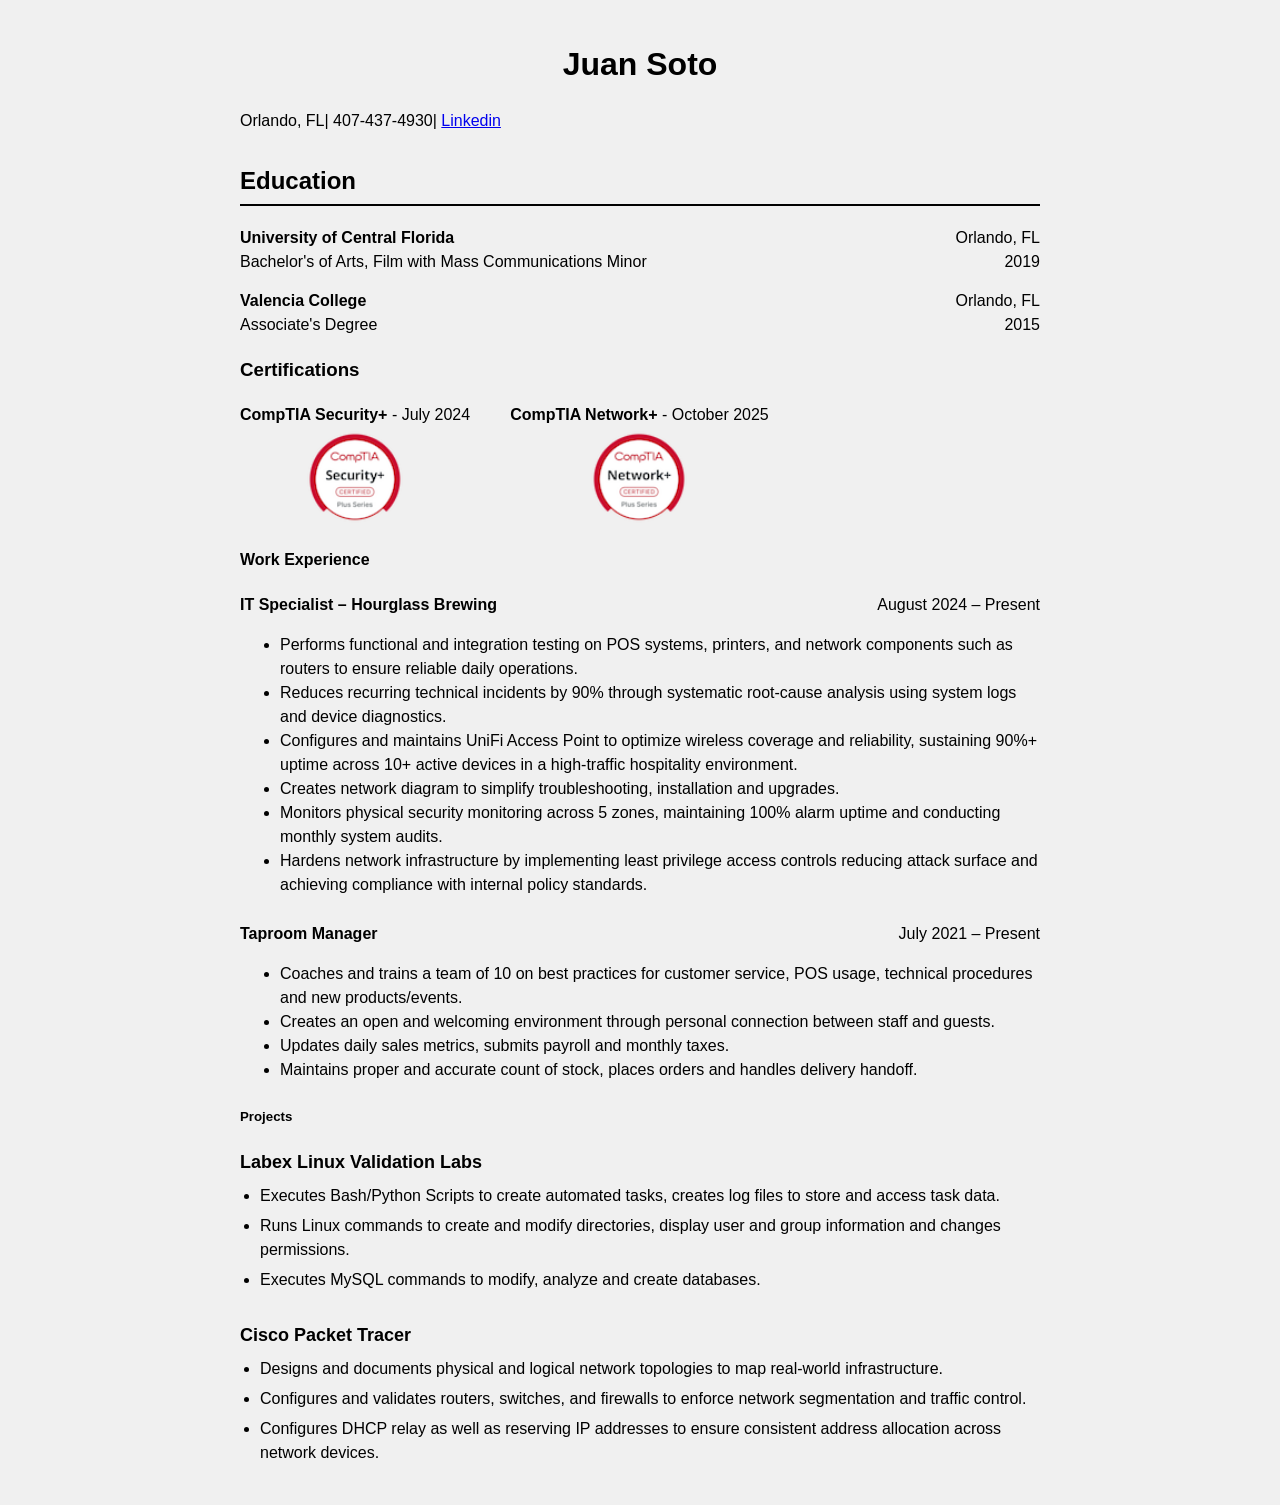
==== commit 6fb26fa9: "Update ResumeJuanSoto.html" ====
--- a/ResumeJuanSoto.html
+++ b/ResumeJuanSoto.html
@@ -84,7 +84,7 @@
     <h5>Projects</h5>
     <div class="project-item">
         <div class="project-header">
-            <strong>Labex</strong>
+            <strong>Labex Linux Validation Labs</strong>
         </div>
         <ul>
         <li>Executes Bash/Python Scripts to create automated tasks, creates log files to store and access task data. </li>
--- a/css/style.css
+++ b/css/style.css
@@ -214,3 +214,84 @@
 }
 .Cisco-section:hover .Cisco-dropdown {
   display: block;
+}
+.lab-gallery {
+  display: flex;
+  flex-wrap: wrap;
+  gap: 16px;
+  padding: 16px 0 8px 0;
+}
+.lab-img-wrapper {
+  width: 180px;
+  border: 1px solid #ddd;
+  border-radius: 8px;
+  overflow: hidden;
+  cursor: pointer;
+  box-shadow: 0 2px 6px rgba(0,0,0,0.1);
+  transition: box-shadow 0.2s ease, transform 0.2s ease;
+}
+.lab-img-wrapper:hover {
+  box-shadow: 0 6px 16px rgba(0,0,0,0.2);
+  transform: translateY(-3px);
+}
+.lab-img-wrapper img {
+  width: 100%;
+  height: 120px;
+  object-fit: cover;
+  display: block;
+}
+.lab-img-caption {
+  text-align: center;
+  font-size: 13px;
+  padding: 6px;
+  background-color: white;
+  color: #333;
+}
+#lightbox {
+  display: none; 
+  position: fixed;
+  top: 0;
+  left: 0;
+  width: 100%;
+  height: 100%;
+  background: rgba(0, 0, 0, 0.85);
+  z-index: 999;
+  justify-content: center;
+  align-items: center;
+}
+#lightbox.active {
+  display: flex;
+}
+#lightbox-box {
+  background: white;
+  border-radius: 10px;
+  padding: 16px;
+  max-width: 90%;
+  text-align: center;
+  box-shadow: 0 0 40px rgba(0,0,0,0.5);
+}
+#lightbox-box img {
+  max-width: 100%;
+  max-height: 75vh;
+  border-radius: 6px;
+  display: block;
+  margin: 0 auto;
+}
+#lightbox-caption {
+  margin: 10px 0 6px;
+  font-size: 14px;
+  color: #555;
+}
+#lightbox-close {
+  margin-top: 8px;
+  padding: 6px 16px;
+  background-color: #333;
+  color: white;
+  border: none;
+  border-radius: 6px;
+  cursor: pointer;
+  font-size: 13px;
+}
+#lightobx-close:hover {
+  background-color: #555;
+}
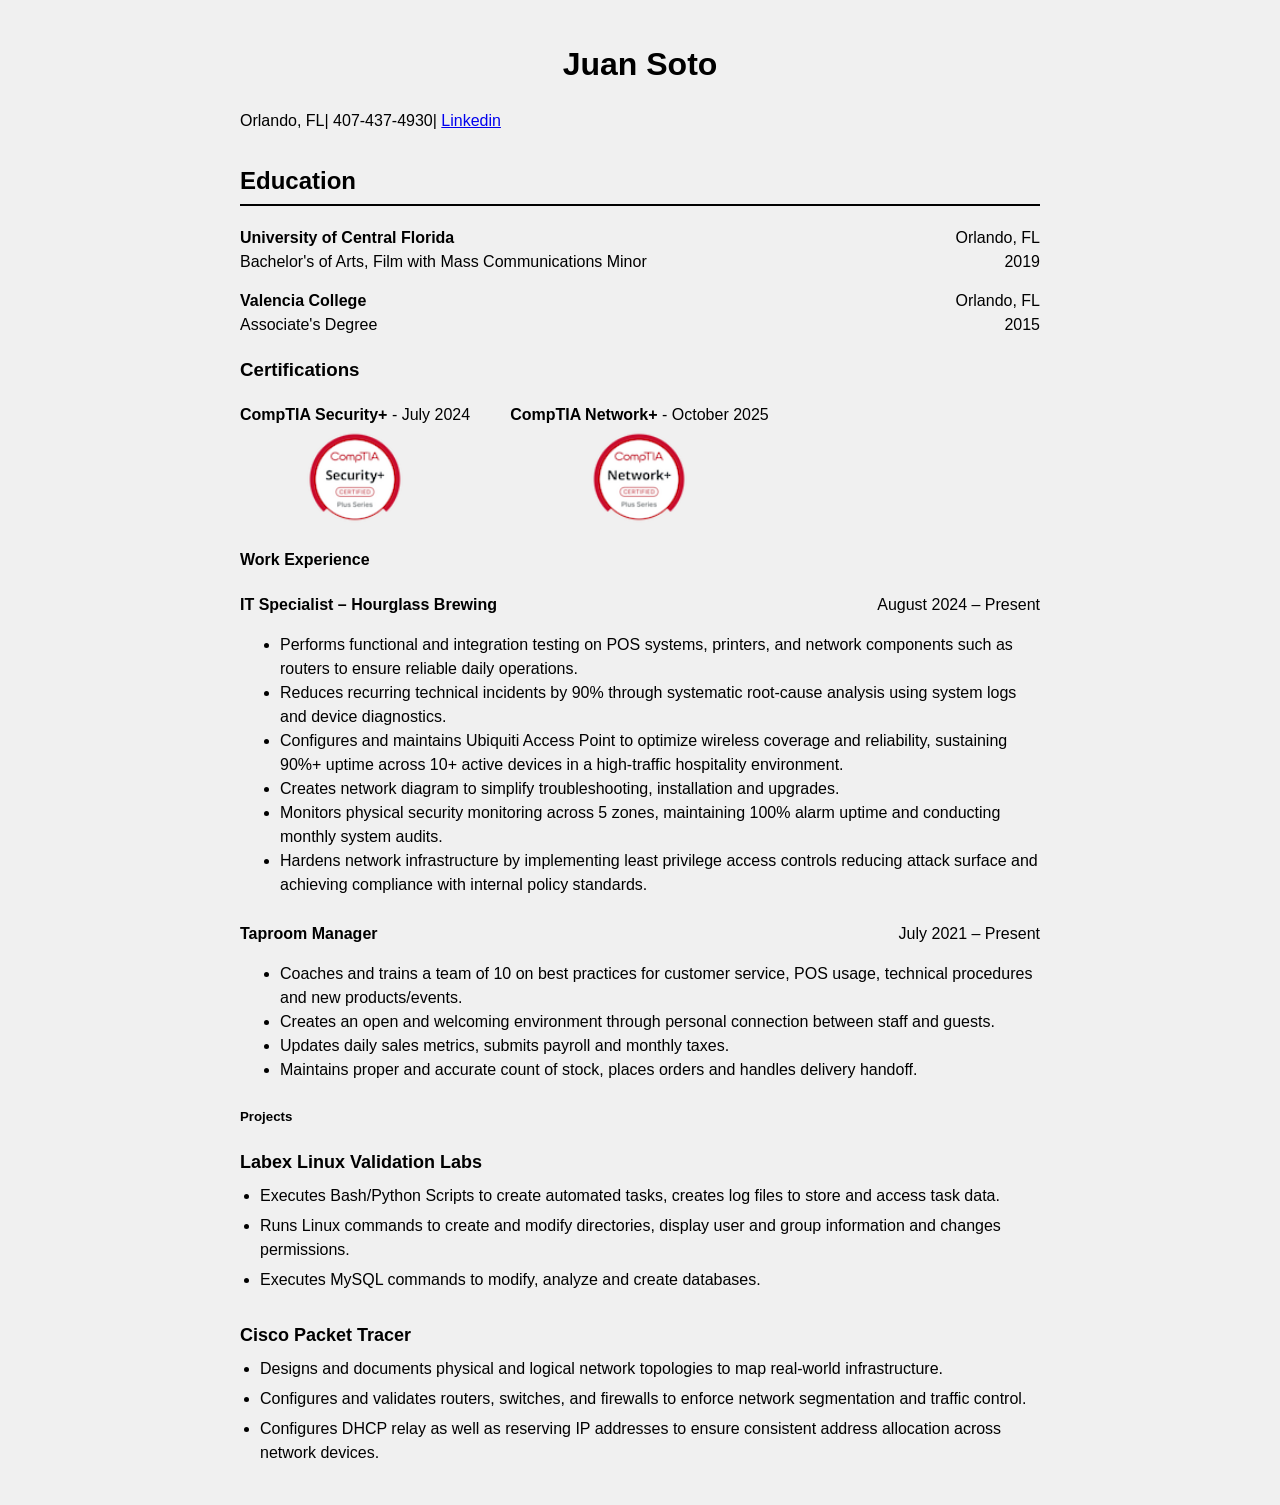
==== commit 93815297: "Update Access Point configuration from UniFi to Ubiquiti" ====
--- a/ResumeJuanSoto.html
+++ b/ResumeJuanSoto.html
@@ -59,7 +59,7 @@
     <ul>
         <li>Performs functional and integration testing on POS systems, printers, and network components such as routers to ensure reliable daily operations.</li>
         <li>Reduces recurring technical incidents by 90% through systematic root-cause analysis using system logs and device diagnostics.</li>
-        <li>Configures and maintains UniFi Access Point to optimize wireless coverage and reliability, sustaining 90%+ uptime across 10+ active devices in a high-traffic hospitality environment.</li>
+        <li>Configures and maintains Ubiquiti Access Point to optimize wireless coverage and reliability, sustaining 90%+ uptime across 10+ active devices in a high-traffic hospitality environment.</li>
         <li>Creates network diagram to simplify troubleshooting, installation and upgrades.</li>
         <li>Monitors physical security monitoring across 5 zones, maintaining 100% alarm uptime and conducting monthly system audits.</li>
         <li>Hardens network infrastructure by implementing least privilege access controls reducing attack surface and achieving compliance with internal policy standards.</li>
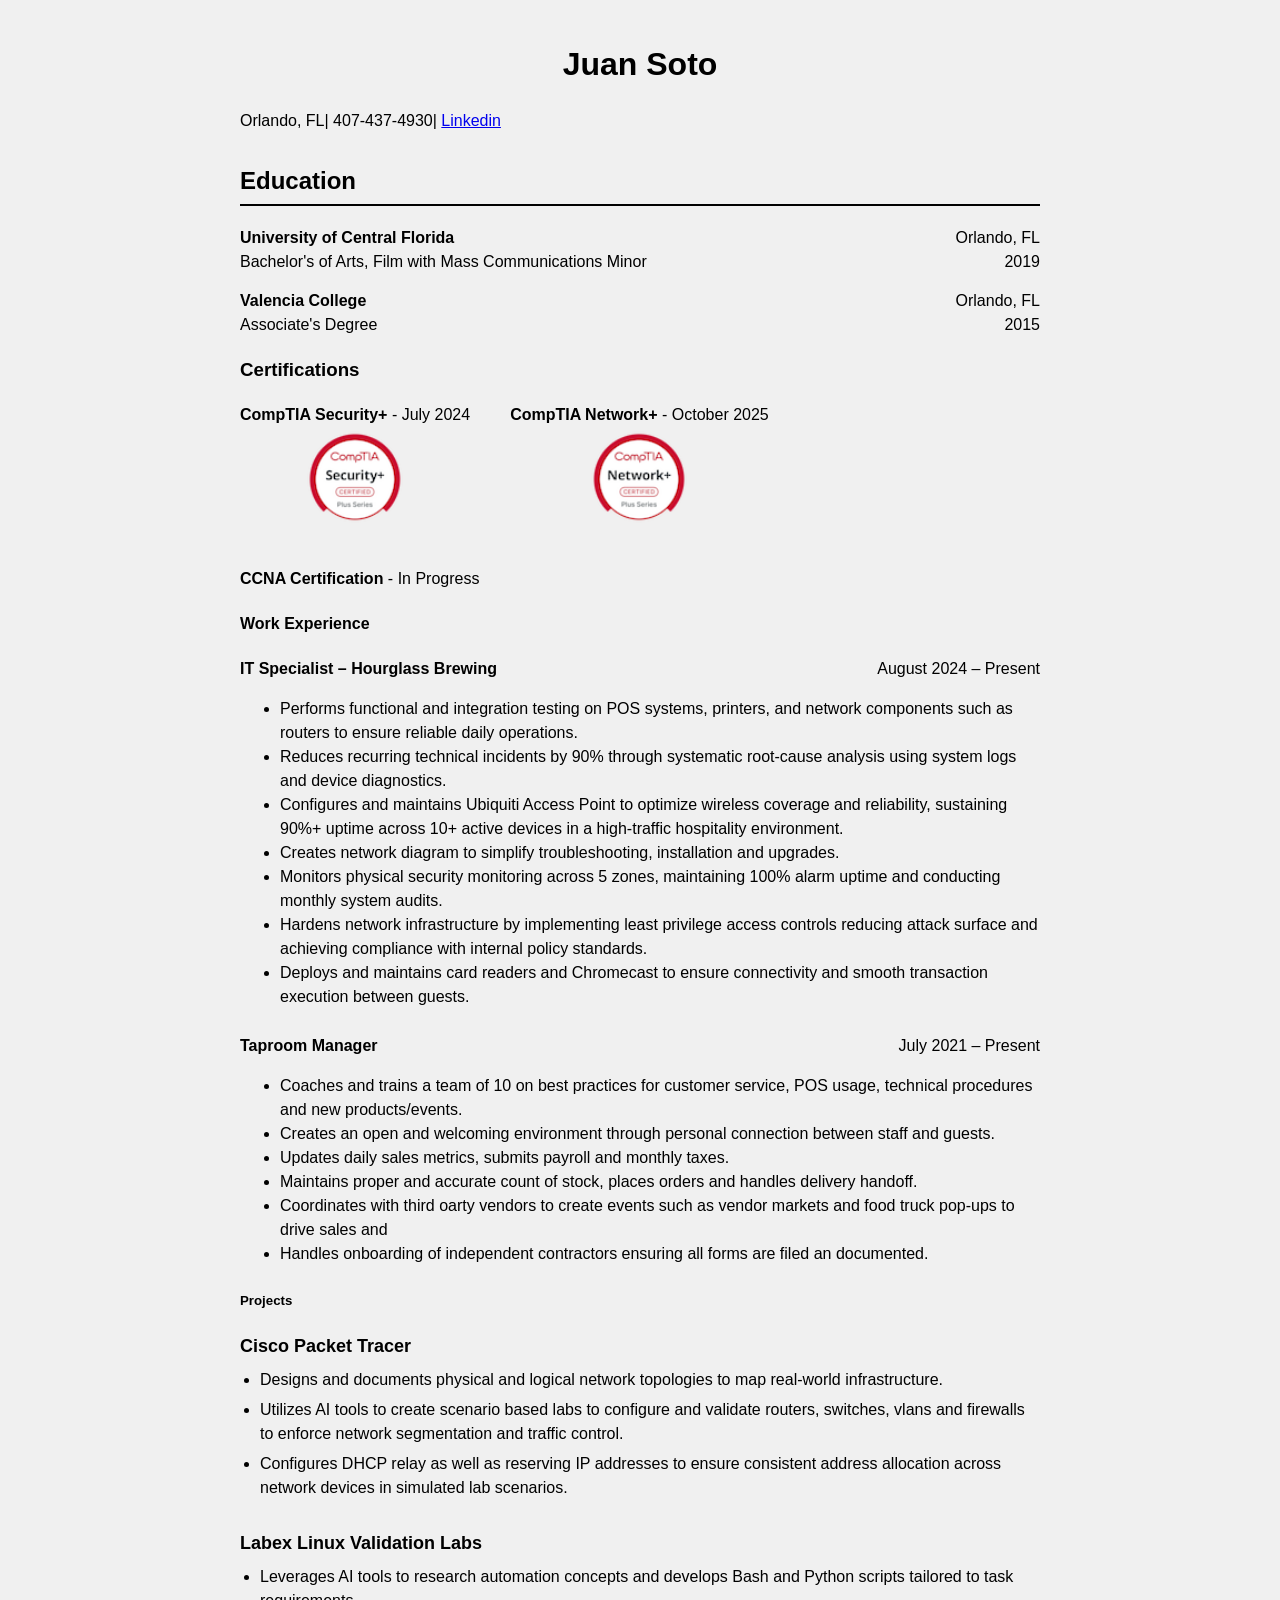
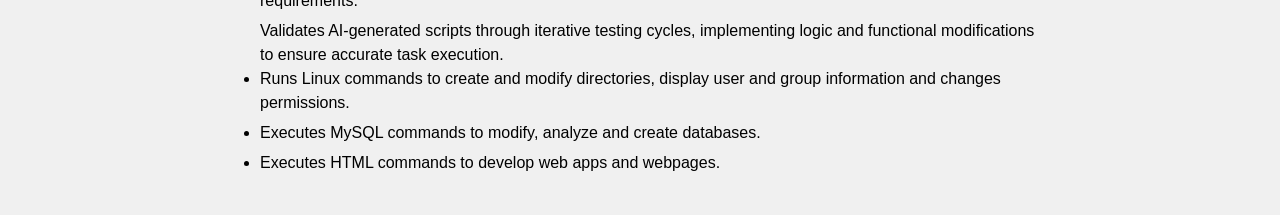
==== commit aae6be9c: "Add CCNA Certification and update project details" ====
--- a/ResumeJuanSoto.html
+++ b/ResumeJuanSoto.html
@@ -45,6 +45,9 @@
             <strong>CompTIA Network+</strong> - October 2025<br>
             <img src="assets/network.png" alt="CompTIA Network+ Badge" width="100">
         </div>
+        <div class="cert">
+            <strong>CCNA Certification</strong> - In Progress<br>
+        </div>
     </div>
     <h4>Work Experience</h4>
     <div class="work-item">
@@ -63,6 +66,7 @@
         <li>Creates network diagram to simplify troubleshooting, installation and upgrades.</li>
         <li>Monitors physical security monitoring across 5 zones, maintaining 100% alarm uptime and conducting monthly system audits.</li>
         <li>Hardens network infrastructure by implementing least privilege access controls reducing attack surface and achieving compliance with internal policy standards.</li>
+        <li>Deploys and maintains card readers and Chromecast to ensure connectivity and smooth transaction execution between guests.</li>
     </ul>
 </div>
     <div class="work-item">
@@ -79,28 +83,31 @@
         <li>Creates an open and welcoming environment through personal connection between staff and guests.</li>
         <li>Updates daily sales metrics, submits payroll and monthly taxes.</li>
         <li>Maintains proper and accurate count of stock, places orders and handles delivery handoff.</li>
+        <li>Coordinates with third oarty vendors to create events such as vendor markets and food truck pop-ups to drive sales and </li>
+        <li>Handles onboarding of independent contractors ensuring all forms are filed an documented.</li>
        </ul>
     </div>
     <h5>Projects</h5>
+     <div class="project-item">
+        <div class="project-header">
+            <strong>Cisco Packet Tracer</strong>
+        </div>
+        <ul>
+        <li>Designs and documents physical and logical network topologies to map real-world infrastructure.</li>
+        <li>Utilizes AI tools to create scenario based labs to configure and validate routers, switches, vlans and firewalls to enforce network segmentation and traffic control.</li>
+        <li>Configures DHCP relay as well as reserving IP addresses to ensure consistent address allocation across network devices in simulated lab scenarios.</li>
+       </ul>
+    </div>
     <div class="project-item">
         <div class="project-header">
             <strong>Labex Linux Validation Labs</strong>
         </div>
         <ul>
-        <li>Executes Bash/Python Scripts to create automated tasks, creates log files to store and access task data. </li>
+        <li>Leverages AI tools to research automation concepts and develops Bash and Python scripts tailored to task requirements.</li>
+        <lil>Validates AI-generated scripts through iterative testing cycles, implementing logic and functional modifications to ensure accurate task execution.</lil>
         <li>Runs Linux commands to create and modify directories, display user and group information and changes permissions.</li>
         <li>Executes MySQL commands to modify, analyze and create databases.</li>
-       </ul>
-    </div>
-    
-    <div class="project-item">
-        <div class="project-header">
-            <strong>Cisco Packet Tracer</strong>
-        </div>
-        <ul>
-        <li>Designs and documents physical and logical network topologies to map real-world infrastructure.</li>
-        <li>Configures and validates routers, switches, and firewalls to enforce network segmentation and traffic control.</li>
-        <li>Configures DHCP relay as well as reserving IP addresses to ensure consistent address allocation across network devices.</li>
+        <li>Executes HTML commands to develop web apps and webpages.</li>
        </ul>
     </div>
 </body>
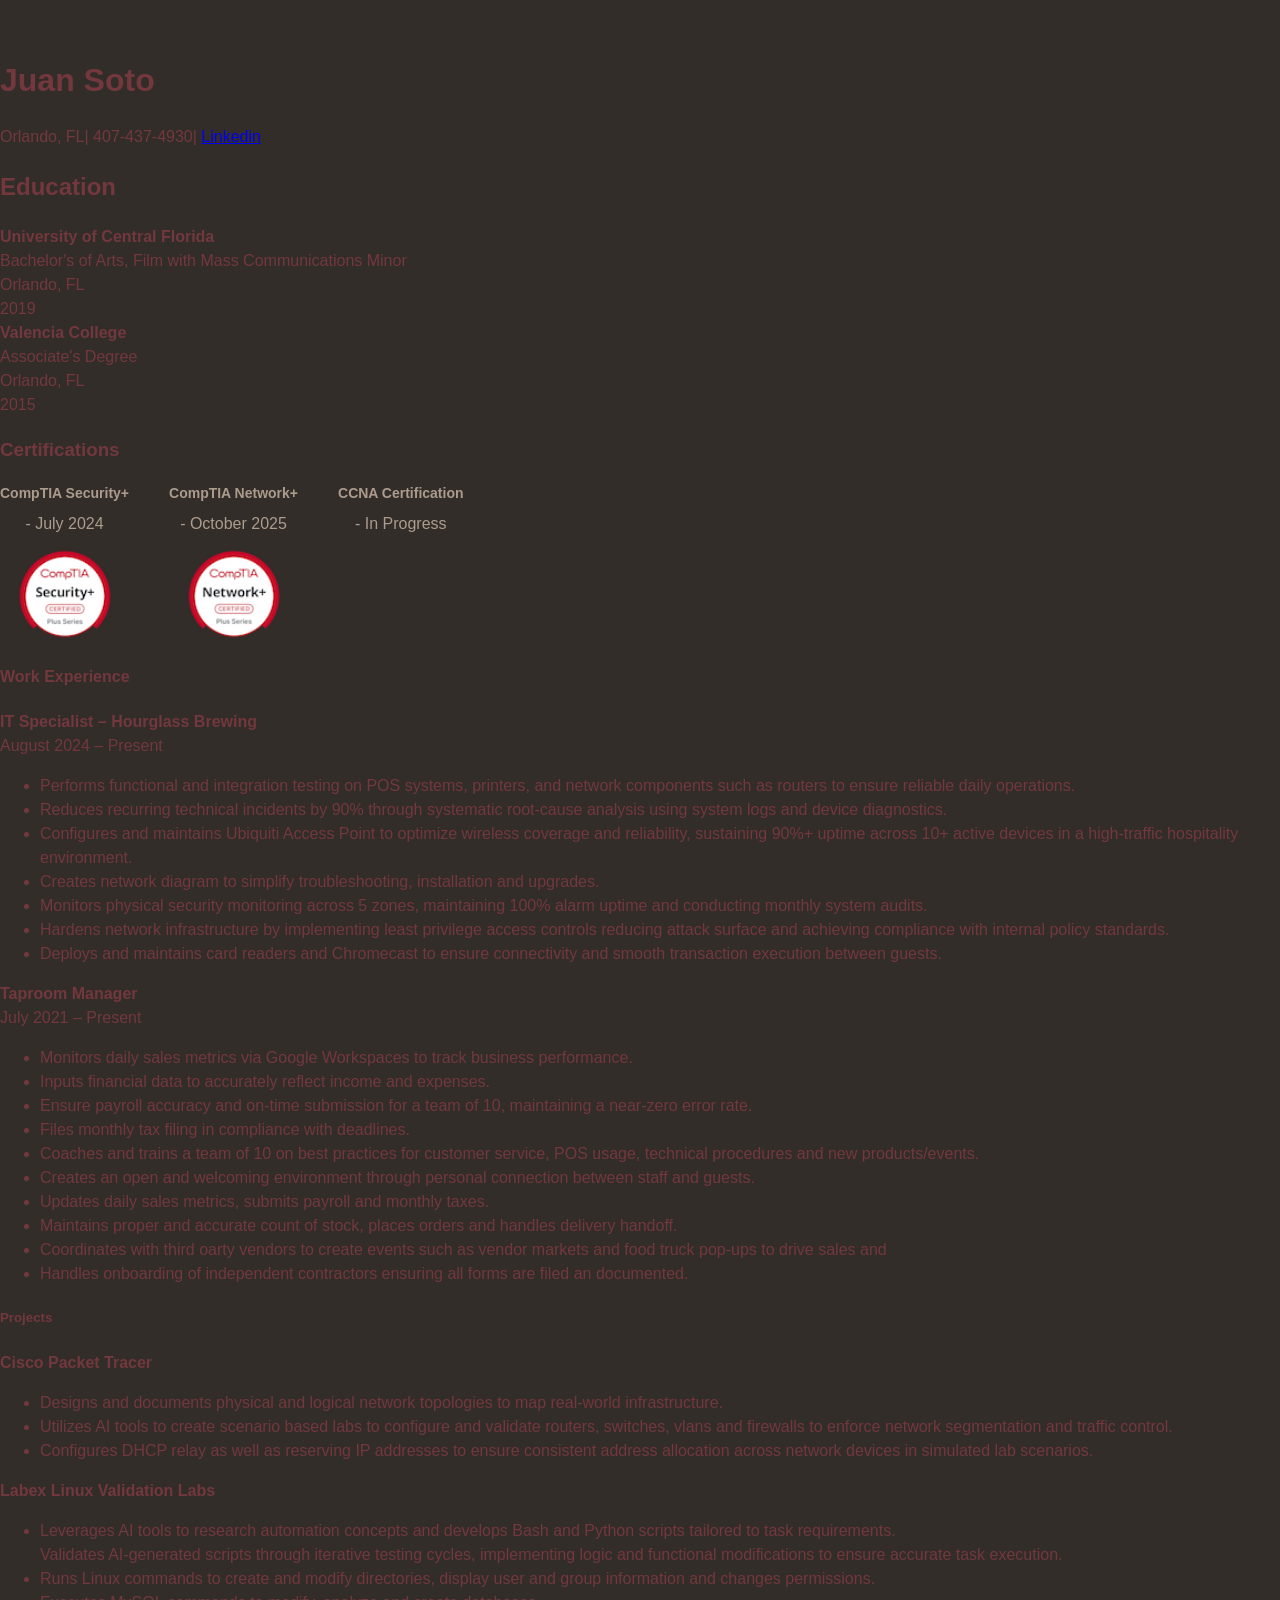
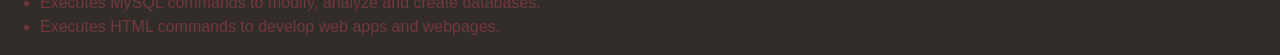
==== commit 02b233f2: "Enhance job responsibilities in ResumeJuanSoto.html Added responsibilities related to sales metrics," ====
--- a/ResumeJuanSoto.html
+++ b/ResumeJuanSoto.html
@@ -79,6 +79,10 @@
         </div>
     </div>
         <ul>
+        <li>Monitors daily sales metrics via Google Workspaces to track business performance.</li>
+        <li>Inputs financial data to accurately reflect income and expenses.</li>
+        <li>Ensure payroll accuracy and on-time submission for a team of 10, maintaining a near-zero error rate.</li>
+        <li>Files monthly tax filing in compliance with deadlines.</li>
         <li>Coaches and trains a team of 10 on best practices for customer service, POS usage, technical procedures and new products/events.</li>
         <li>Creates an open and welcoming environment through personal connection between staff and guests.</li>
         <li>Updates daily sales metrics, submits payroll and monthly taxes.</li>
--- a/css/style.css
+++ b/css/style.css
@@ -1,182 +1,248 @@
+* {
+  box-sizing: border-box;
+}
+
+html {
+  overflow-x: hidden;
+}
+
 body {
   font-family: Arial, sans-serif;
-  margin: 40px auto;
-  max-width: 800px;
+  margin: 0;
+  padding-top: 56px;
   line-height: 1.5;
-  background-color: #f0f0f0;
-}
-h1 {
+  background-color: #322D29;
+  color: #72383D;
+  overflow-x: hidden;
+}
+
+/* ── Navbar ── */
+.navbar {
+  position: fixed;
+  top: 0;
+  left: 0;
+  width: 100%;
+  height: 56px;
+  background-color: #1e1a17;
+  display: flex;
+  align-items: center;
+  justify-content: space-between;
+  padding: 0 20px;
+  border-bottom: 2px solid #72383D;
+  z-index: 1000;
+}
+
+.nav-brand {
+  color: #AC9C8D;
+  font-size: 17px;
+  font-weight: bold;
+  letter-spacing: 0.04em;
+  white-space: nowrap;
+}
+
+.nav-links {
+  display: flex;
+  flex-direction: row;
+  gap: 4px;
+}
+
+.nav-links a {
+  color: #AC9C8D;
+  text-decoration: none;
+  font-size: 13px;
+  padding: 6px 10px;
+  border-radius: 4px;
+  border: 1px solid transparent;
+  transition: background 0.15s, border-color 0.15s;
+  white-space: nowrap;
+}
+
+.nav-links a:hover {
+  background-color: rgba(114, 56, 61, 0.15);
+  border-color: #72383D;
+}
+
+/* ── Hero ── */
+.hero {
+  width: 100%;
+  padding: 28px 32px 24px;
   text-align: center;
-}
-h2 {
-  border-bottom: 2px solid black;
-  padding-bottom: 5px;
-  margin-top: 30px;
-}
-p {
-  margin: 5px 0;
-}
-.cert-badges img {
-  margin-top: 5px;
-}
-.resume-link {
+  border-bottom: 1px solid rgba(114, 56, 61, 0.3);
+}
+
+.hero h1 {
+  margin-bottom: 12px;
+}
+
+.hero h1 img {
   display: block;
-  margin-bottom: 15px;
-}
-.resume-section {
-  position: relative;
-}
-.resume-dropdown {
-  display: none;
-  background-color: white;
-  border: 1px solid #ddd;
-  padding: 10px;
-  margin-top: 5px;
-}
-.resume-section:hover .resume-dropdown {
-  display: block;
-}
-.resume-dropdown a {
-  display: block;
-  padding: 8px;
+  margin: 0 auto;
+}
+
+.hero p {
+  color: #AC9C8D;
+  font-size: 15px;
+  max-width: 680px;
+  margin: 0 auto;
+  opacity: 0.75;
+}
+
+/* ── Sections ── */
+.portfolio-section {
+  width: 100%;
+  padding: 24px 32px;
+  border-bottom: 1px solid rgba(114, 56, 61, 0.25);
+}
+
+.portfolio-section h2 {
+  color: #AC9C8D;
+  font-size: 22px;
+  border-bottom: 2px solid #72383D;
+  padding-bottom: 8px;
+  margin-bottom: 24px;
+  margin-top: 0;
+}
+
+/* Desktop: horizontal */
+.section-content {
+  display: flex;
+  flex-direction: row;
+  flex-wrap: wrap;
+  gap: 12px;
+}
+
+/* ── Resume buttons ── */
+.section-btn {
+  display: inline-block;
+  padding: 10px 20px;
+  background-color: #3d3530;
+  color: #AC9C8D;
   text-decoration: none;
-  color: #333;
-}
-.resume-dropdown a:hover {
-  background-color: #f0f0f0;
-}
+  border: 1px solid #72383D;
+  border-radius: 6px;
+  font-size: 14px;
+  transition: background 0.15s;
+}
+
+.section-btn:hover {
+  background-color: #4a413b;
+}
+
+/* ── Certifications ── */
+/* Desktop: horizontal */
 .certifications {
   display: flex;
+  flex-direction: row;
   gap: 40px;
   flex-wrap: wrap;
 }
+
 .cert {
-  text-align: center;
-}
-.education-item {
-  display: flex;
-  justify-content: space-between;
-  margin-bottom: 15px;
-}
-.edu-left {
-  text-align: left;
-}
-.edu-right {
-  text-align: right;
-}
-.work-item {
-  margin-bottom: 25px;
-}
-.work-header {
-  display: flex;
-  justify-content: space-between;
-  margin-bottom: 5px;
-}
-.job-left {
-  text-align: left;
-}
-.job-right {
-  text-align: right;
-}
-.project-item {
-  margin-bottom: 30px;
-}
-.project-header {
-  font-size: 18px;
-  margin-bottom: 8px;
-}
-.project-item strong {
-  font-weight: 600;
-}
-.project-item ul {
-  padding-left: 20px;
-  margin-top: 5px;
-}
-.project-item li {
-  margin-bottom: 6px;
-  line-height: 1.5;
-}
-.certifications-section {
-  position: relative;
-}
-.certifications-dropdown {
-  display: none;
-  background-color: white;
-  border: 1px solid #ddd;
-  padding: 10px;
-  margin-top: 5px;
-}
-.certifications-section:hover .certifications-dropdown {
+  display: flex;
+  flex-direction: column;
+  align-items: center;
+  gap: 8px;
+  color: #AC9C8D;
+}
+
+.cert strong {
+  color: #AC9C8D;
+  font-size: 14px;
+}
+
+.cert span {
+  font-size: 12px;
+  color: #72383D;
+}
+
+/* ── Lab gallery ── */
+.lab {
+  width: 100%;
+}
+
+.lab strong,
+.notes strong,
+.projects strong {
   display: block;
-}
-.Labs-section {
-  position: relative;
-}
-.Labs-dropdown {
-  display: none;
-  background-color: white;
-  border: 1px solid #ddd;
-  padding: 10px;
-  margin-top: 5px;
-}
-.Labs-section:hover .Labs-dropdown {
-  display: block;
-}
+  color: #AC9C8D;
+  font-size: 15px;
+  margin-bottom: 12px;
+}
+
+.lab-gallery + strong {
+  margin-top: 20px;
+}
+
+/* Desktop: horizontal */
 .lab-gallery {
   display: flex;
+  flex-direction: row;
   flex-wrap: wrap;
   gap: 16px;
-  padding: 16px 0 8px 0;
-}
+  padding-top: 4px;
+}
+
 .lab-img-wrapper {
   width: 180px;
-  border: 1px solid #ddd;
+  border: 1px solid rgba(114, 56, 61, 0.4);
   border-radius: 8px;
   overflow: hidden;
   cursor: pointer;
-  box-shadow: 0 2px 6px rgba(0,0,0,0.1);
   transition: box-shadow 0.2s ease, transform 0.2s ease;
 }
+
 .lab-img-wrapper:hover {
-  box-shadow: 0 6px 16px rgba(0,0,0,0.2);
+  box-shadow: 0 6px 16px rgba(0, 0, 0, 0.35);
   transform: translateY(-3px);
 }
+
 .lab-img-wrapper img {
   width: 100%;
   height: 120px;
   object-fit: cover;
   display: block;
 }
+
 .lab-img-caption {
   text-align: center;
   font-size: 13px;
   padding: 6px;
-  background-color: white;
-  color: #333;
-}
+  background-color: #3d3530;
+  color: #AC9C8D;
+}
+
+/*-hidden sections-*/
+.hidden {
+  display: none;
+}
+
+/* ── Lightbox ── */
 #lightbox {
-  display: none; 
+  display: none;
   position: fixed;
   top: 0;
   left: 0;
   width: 100%;
   height: 100%;
   background: rgba(0, 0, 0, 0.85);
-  z-index: 999;
+  z-index: 1001;
   justify-content: center;
   align-items: center;
 }
+
 #lightbox.active {
   display: flex;
 }
+
 #lightbox-box {
-  background: white;
+  background: #2a2521;
+  border: 1px solid #72383D;
   border-radius: 10px;
   padding: 16px;
   max-width: 90%;
   text-align: center;
-  box-shadow: 0 0 40px rgba(0,0,0,0.5);
-}
+}
+
 #lightbox-box img {
   max-width: 100%;
   max-height: 75vh;
@@ -184,114 +250,142 @@
   display: block;
   margin: 0 auto;
 }
+
 #lightbox-caption {
   margin: 10px 0 6px;
   font-size: 14px;
-  color: #555;
-}
+  color: #AC9C8D;
+}
+
 #lightbox-close {
   margin-top: 8px;
   padding: 6px 16px;
-  background-color: #333;
-  color: white;
+  background-color: #72383D;
+  color: #AC9C8D;
   border: none;
   border-radius: 6px;
   cursor: pointer;
   font-size: 13px;
 }
-#lightobx-close:hover {
-  background-color: #555;
-}
-.Cisco-section {
-  position: relative;
-}
-.Cisco-dropdown {
+
+#lightbox-close:hover {
+  background-color: #8a4548;
+}
+
+/* ── Mobile menu toggle (hidden on desktop) ── */
+.nav-toggle {
   display: none;
-  background-color: white;
-  border: 1px solid #ddd;
-  padding: 10px;
-  margin-top: 5px;
-}
-.Cisco-section:hover .Cisco-dropdown {
-  display: block;
-}
-.lab-gallery {
-  display: flex;
-  flex-wrap: wrap;
-  gap: 16px;
-  padding: 16px 0 8px 0;
-}
-.lab-img-wrapper {
-  width: 180px;
-  border: 1px solid #ddd;
-  border-radius: 8px;
-  overflow: hidden;
+  background: none;
+  border: 1px solid #72383D;
+  border-radius: 4px;
+  color: #AC9C8D;
+  font-size: 20px;
+  padding: 4px 10px;
   cursor: pointer;
-  box-shadow: 0 2px 6px rgba(0,0,0,0.1);
-  transition: box-shadow 0.2s ease, transform 0.2s ease;
-}
-.lab-img-wrapper:hover {
-  box-shadow: 0 6px 16px rgba(0,0,0,0.2);
-  transform: translateY(-3px);
-}
-.lab-img-wrapper img {
-  width: 100%;
-  height: 120px;
-  object-fit: cover;
-  display: block;
-}
-.lab-img-caption {
-  text-align: center;
-  font-size: 13px;
-  padding: 6px;
-  background-color: white;
-  color: #333;
-}
-#lightbox {
-  display: none; 
-  position: fixed;
-  top: 0;
-  left: 0;
-  width: 100%;
-  height: 100%;
-  background: rgba(0, 0, 0, 0.85);
-  z-index: 999;
-  justify-content: center;
-  align-items: center;
-}
-#lightbox.active {
-  display: flex;
-}
-#lightbox-box {
-  background: white;
-  border-radius: 10px;
-  padding: 16px;
-  max-width: 90%;
-  text-align: center;
-  box-shadow: 0 0 40px rgba(0,0,0,0.5);
-}
-#lightbox-box img {
-  max-width: 100%;
-  max-height: 75vh;
-  border-radius: 6px;
-  display: block;
-  margin: 0 auto;
-}
-#lightbox-caption {
-  margin: 10px 0 6px;
-  font-size: 14px;
-  color: #555;
-}
-#lightbox-close {
-  margin-top: 8px;
-  padding: 6px 16px;
-  background-color: #333;
-  color: white;
-  border: none;
-  border-radius: 6px;
-  cursor: pointer;
-  font-size: 13px;
-}
-#lightobx-close:hover {
-  background-color: #555;
-}
+}
+
+/* ── Mobile (768px and below) ── */
+@media (max-width: 768px) {
+
+  .nav-toggle {
+    display: block;
+  }
+
+  .navbar {
+    padding: 0 14px;
+  }
+
+  .nav-brand {
+    font-size: 14px;
+  }
+
+  /* Mobile: stack nav links vertically, hidden by default */
+  .nav-links {
+    display: none;
+    flex-direction: column;
+    position: absolute;
+    top: 56px;
+    left: 0;
+    width: 100%;
+    background-color: #1e1a17;
+    border-bottom: 2px solid #72383D;
+    z-index: 999;
+  }
+
+  .nav-links.open {
+    display: flex;
+  }
+
+  .nav-links a {
+    padding: 14px 20px;
+    border-radius: 0;
+    border-bottom: 1px solid rgba(114, 56, 61, 0.25);
+    font-size: 14px;
+  }
+
+  .nav-links a:last-child {
+    border-bottom: none;
+  }
+
+  .hero {
+    padding: 24px 16px 20px;
+  }
+
+  .hero h1 {
+    font-size: 22px;
+  }
+
+  .hero p {
+    font-size: 13px;
+  }
+
+  .portfolio-section {
+    padding: 20px 16px;
+  }
+
+  .portfolio-section h2 {
+    font-size: 18px;
+    margin-bottom: 16px;
+  }
+
+  /* Mobile: stack vertically */
+  .section-content {
+    flex-direction: column;
+    gap: 10px;
+  }
+
+  .section-btn {
+    width: 100%;
+    text-align: center;
+    padding: 12px 16px;
+  }
+
+  /* Mobile: stack vertically */
+  .certifications {
+    flex-direction: column;
+    gap: 20px;
+  }
+
+  .cert {
+    flex-direction: row;
+    align-items: center;
+    gap: 16px;
+  }
+
+  .cert img {
+    width: 64px;
+  }
+
+  /* Mobile: 2 per row */
+  .lab-gallery {
+    gap: 10px;
+  }
+
+  .lab-img-wrapper {
+    width: calc(50% - 5px);
+  }
+
+  .lab-img-wrapper img {
+    height: 80px;
+  }
+}
